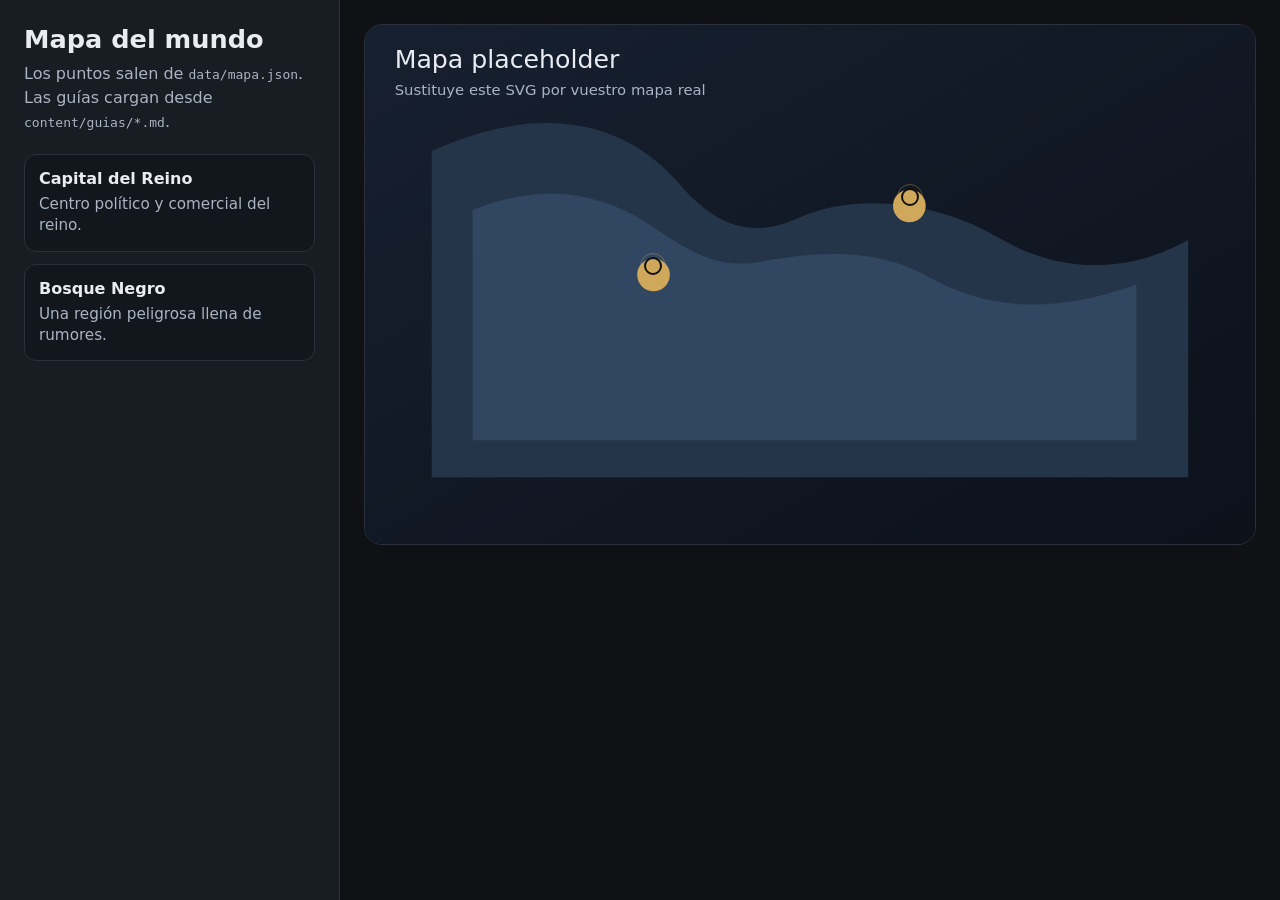
==== index.html @ 00243a58 "New" ====
<!DOCTYPE html>
<html lang="es">
<head>
  <meta charset="utf-8" />
  <meta name="viewport" content="width=device-width,initial-scale=1" />
  <title>Mapa y guías</title>
  <style>
    :root {
      --bg: #0f1115;
      --panel: #181c23;
      --text: #e9edf3;
      --muted: #aab4c3;
      --accent: #d0a85c;
      --border: #2a313d;
    }

    * { box-sizing: border-box; }

    body {
      margin: 0;
      font-family: system-ui, sans-serif;
      background: var(--bg);
      color: var(--text);
    }

    .layout {
      display: grid;
      grid-template-columns: 340px 1fr;
      min-height: 100vh;
    }

    .sidebar {
      border-right: 1px solid var(--border);
      background: var(--panel);
      padding: 24px;
    }

    .sidebar h1 {
      margin: 0 0 8px;
      font-size: 1.6rem;
    }

    .sidebar p {
      margin: 0 0 20px;
      color: var(--muted);
      line-height: 1.5;
    }

    .guide-list {
      display: grid;
      gap: 12px;
    }

    .guide-card {
      display: block;
      padding: 14px;
      border: 1px solid var(--border);
      border-radius: 12px;
      background: #12161d;
      color: inherit;
      text-decoration: none;
    }

    .guide-card:hover {
      border-color: var(--accent);
    }

    .guide-card strong {
      display: block;
      margin-bottom: 6px;
    }

    .guide-card span {
      color: var(--muted);
      font-size: 0.95rem;
      line-height: 1.4;
    }

    .stage {
      padding: 24px;
      overflow: auto;
    }

    .map-wrap {
      position: relative;
      max-width: 1200px;
      margin: 0 auto;
      border: 1px solid var(--border);
      border-radius: 18px;
      overflow: hidden;
      background: #0b0d11;
    }

    .map-wrap img {
      display: block;
      width: 100%;
      height: auto;
    }

    .marker {
      position: absolute;
      transform: translate(-50%, -100%);
      width: 18px;
      height: 18px;
      border: 2px solid #111;
      border-radius: 999px;
      background: var(--accent);
      cursor: pointer;
      text-decoration: none;
    }

    .marker::after {
      content: "";
      position: absolute;
      inset: -6px;
      border: 1px solid rgba(208,168,92,.35);
      border-radius: 999px;
    }

    .tooltip {
      position: absolute;
      left: 50%;
      bottom: calc(100% + 10px);
      transform: translateX(-50%);
      min-width: 180px;
      max-width: 240px;
      padding: 10px 12px;
      border-radius: 10px;
      background: rgba(18,22,29,.96);
      border: 1px solid var(--border);
      color: var(--text);
      opacity: 0;
      pointer-events: none;
      transition: opacity .15s ease;
    }

    .marker:hover .tooltip,
    .marker:focus .tooltip {
      opacity: 1;
    }

    .tooltip strong {
      display: block;
      margin-bottom: 4px;
      font-size: .95rem;
    }

    .tooltip span {
      color: var(--muted);
      font-size: .85rem;
      line-height: 1.35;
    }

    @media (max-width: 900px) {
      .layout { grid-template-columns: 1fr; }
      .sidebar {
        border-right: 0;
        border-bottom: 1px solid var(--border);
      }
    }
  </style>
</head>
<body>
  <main class="layout">
    <aside class="sidebar">
      <h1>Mapa del mundo</h1>
      <p>
        Los puntos salen de <code>data/mapa.json</code>.
        Las guías cargan desde <code>content/guias/*.md</code>.
      </p>
      <div id="guideList" class="guide-list"></div>
    </aside>

    <section class="stage">
      <div id="mapWrap" class="map-wrap"></div>
    </section>
  </main>

  <script>
    async function init() {
      const res = await fetch('./data/mapa.json');
      const data = await res.json();

      const mapWrap = document.getElementById('mapWrap');
      const guideList = document.getElementById('guideList');

      const img = document.createElement('img');
      img.src = data.image;
      img.alt = data.title || 'Mapa';
      mapWrap.appendChild(img);

      data.locations.forEach((location) => {
        const marker = document.createElement('a');
        marker.className = 'marker';
        marker.href = `./guia.html?slug=${encodeURIComponent(location.guideSlug)}`;
        marker.style.left = `${location.x}%`;
        marker.style.top = `${location.y}%`;
        marker.setAttribute('aria-label', location.name);

        const tooltip = document.createElement('div');
        tooltip.className = 'tooltip';
        tooltip.innerHTML = `
          <strong>${location.name}</strong>
          <span>${location.excerpt || ''}</span>
        `;

        marker.appendChild(tooltip);
        mapWrap.appendChild(marker);

        const card = document.createElement('a');
        card.className = 'guide-card';
        card.href = `./guia.html?slug=${encodeURIComponent(location.guideSlug)}`;
        card.innerHTML = `
          <strong>${location.name}</strong>
          <span>${location.excerpt || ''}</span>
        `;
        guideList.appendChild(card);
      });
    }

    init().catch((error) => {
      console.error(error);
      document.getElementById('mapWrap').innerHTML =
        '<p style="padding:24px">No se pudo cargar el mapa.</p>';
    });
  </script>
</body>
</html>
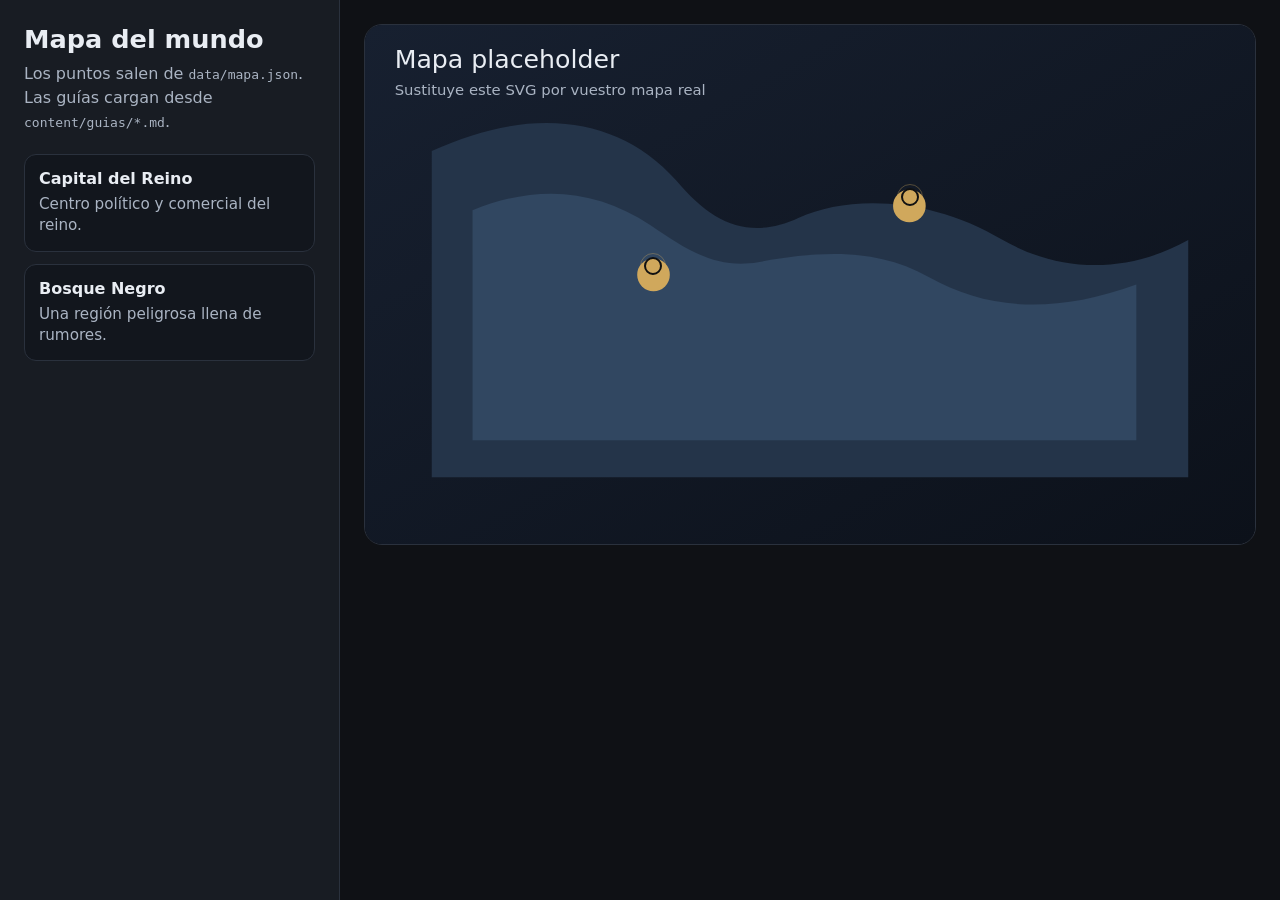
==== commit b591e4c6: "Update index.html" ====
--- a/index.html
+++ b/index.html
@@ -159,6 +159,18 @@
       }
     }
   </style>
+  <script src="https://identity.netlify.com/v1/netlify-identity-widget.js"></script>
+  <script>
+    if (window.netlifyIdentity) {
+      window.netlifyIdentity.on("init", function(user) {
+        if (!user) {
+          window.netlifyIdentity.on("login", function() {
+            document.location.href = "/admin/";
+          });
+        }
+      });
+    }
+  </script>
 </head>
 <body>
   <main class="layout">
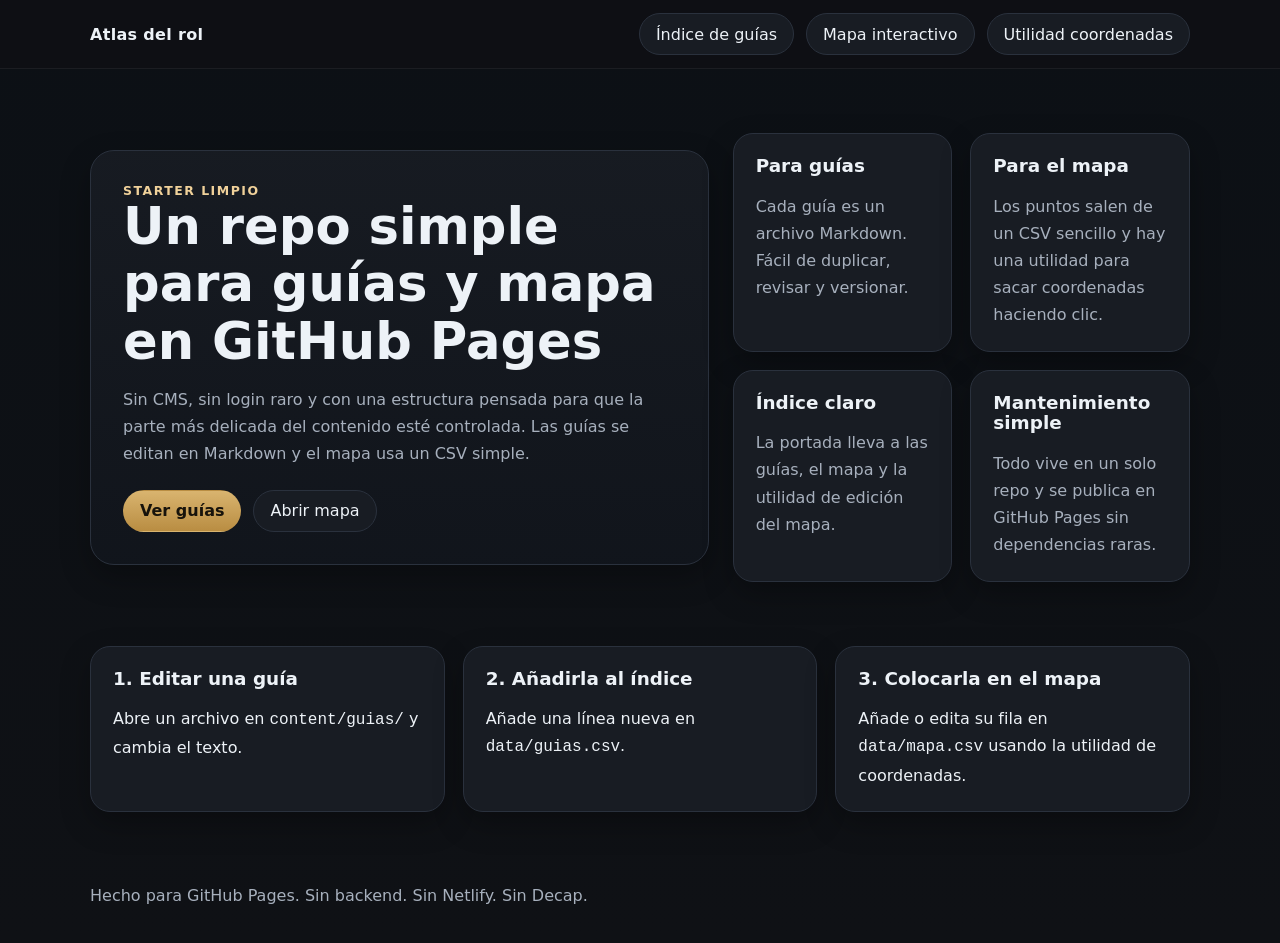
==== commit 0ca318a9: "New" ====
--- a/index.html
+++ b/index.html
@@ -2,239 +2,79 @@
 <html lang="es">
 <head>
   <meta charset="utf-8" />
-  <meta name="viewport" content="width=device-width,initial-scale=1" />
-  <title>Mapa y guías</title>
-  <style>
-    :root {
-      --bg: #0f1115;
-      --panel: #181c23;
-      --text: #e9edf3;
-      --muted: #aab4c3;
-      --accent: #d0a85c;
-      --border: #2a313d;
-    }
-
-    * { box-sizing: border-box; }
-
-    body {
-      margin: 0;
-      font-family: system-ui, sans-serif;
-      background: var(--bg);
-      color: var(--text);
-    }
-
-    .layout {
-      display: grid;
-      grid-template-columns: 340px 1fr;
-      min-height: 100vh;
-    }
-
-    .sidebar {
-      border-right: 1px solid var(--border);
-      background: var(--panel);
-      padding: 24px;
-    }
-
-    .sidebar h1 {
-      margin: 0 0 8px;
-      font-size: 1.6rem;
-    }
-
-    .sidebar p {
-      margin: 0 0 20px;
-      color: var(--muted);
-      line-height: 1.5;
-    }
-
-    .guide-list {
-      display: grid;
-      gap: 12px;
-    }
-
-    .guide-card {
-      display: block;
-      padding: 14px;
-      border: 1px solid var(--border);
-      border-radius: 12px;
-      background: #12161d;
-      color: inherit;
-      text-decoration: none;
-    }
-
-    .guide-card:hover {
-      border-color: var(--accent);
-    }
-
-    .guide-card strong {
-      display: block;
-      margin-bottom: 6px;
-    }
-
-    .guide-card span {
-      color: var(--muted);
-      font-size: 0.95rem;
-      line-height: 1.4;
-    }
-
-    .stage {
-      padding: 24px;
-      overflow: auto;
-    }
-
-    .map-wrap {
-      position: relative;
-      max-width: 1200px;
-      margin: 0 auto;
-      border: 1px solid var(--border);
-      border-radius: 18px;
-      overflow: hidden;
-      background: #0b0d11;
-    }
-
-    .map-wrap img {
-      display: block;
-      width: 100%;
-      height: auto;
-    }
-
-    .marker {
-      position: absolute;
-      transform: translate(-50%, -100%);
-      width: 18px;
-      height: 18px;
-      border: 2px solid #111;
-      border-radius: 999px;
-      background: var(--accent);
-      cursor: pointer;
-      text-decoration: none;
-    }
-
-    .marker::after {
-      content: "";
-      position: absolute;
-      inset: -6px;
-      border: 1px solid rgba(208,168,92,.35);
-      border-radius: 999px;
-    }
-
-    .tooltip {
-      position: absolute;
-      left: 50%;
-      bottom: calc(100% + 10px);
-      transform: translateX(-50%);
-      min-width: 180px;
-      max-width: 240px;
-      padding: 10px 12px;
-      border-radius: 10px;
-      background: rgba(18,22,29,.96);
-      border: 1px solid var(--border);
-      color: var(--text);
-      opacity: 0;
-      pointer-events: none;
-      transition: opacity .15s ease;
-    }
-
-    .marker:hover .tooltip,
-    .marker:focus .tooltip {
-      opacity: 1;
-    }
-
-    .tooltip strong {
-      display: block;
-      margin-bottom: 4px;
-      font-size: .95rem;
-    }
-
-    .tooltip span {
-      color: var(--muted);
-      font-size: .85rem;
-      line-height: 1.35;
-    }
-
-    @media (max-width: 900px) {
-      .layout { grid-template-columns: 1fr; }
-      .sidebar {
-        border-right: 0;
-        border-bottom: 1px solid var(--border);
-      }
-    }
-  </style>
-  <script src="https://identity.netlify.com/v1/netlify-identity-widget.js"></script>
-  <script>
-    if (window.netlifyIdentity) {
-      window.netlifyIdentity.on("init", function(user) {
-        if (!user) {
-          window.netlifyIdentity.on("login", function() {
-            document.location.href = "/admin/";
-          });
-        }
-      });
-    }
-  </script>
+  <meta name="viewport" content="width=device-width, initial-scale=1" />
+  <title>Atlas del rol</title>
+  <link rel="stylesheet" href="./assets/styles.css" />
 </head>
 <body>
-  <main class="layout">
-    <aside class="sidebar">
-      <h1>Mapa del mundo</h1>
-      <p>
-        Los puntos salen de <code>data/mapa.json</code>.
-        Las guías cargan desde <code>content/guias/*.md</code>.
-      </p>
-      <div id="guideList" class="guide-list"></div>
-    </aside>
+  <header class="topbar">
+    <div class="container inner">
+      <a class="brand" href="./index.html">Atlas del rol</a>
+      <nav class="nav">
+        <a href="./guias.html">Índice de guías</a>
+        <a href="./mapa.html">Mapa interactivo</a>
+        <a href="./utilidades/coordenadas.html">Utilidad coordenadas</a>
+      </nav>
+    </div>
+  </header>
 
-    <section class="stage">
-      <div id="mapWrap" class="map-wrap"></div>
+  <main>
+    <section class="hero">
+      <div class="container hero-grid">
+        <div class="hero-panel">
+          <div class="eyebrow">Starter limpio</div>
+          <h1>Un repo simple para guías y mapa en GitHub Pages</h1>
+          <p class="muted">
+            Sin CMS, sin login raro y con una estructura pensada para que la parte más delicada
+            del contenido esté controlada. Las guías se editan en Markdown y el mapa usa un CSV simple.
+          </p>
+          <div class="actions">
+            <a class="button button-primary" href="./guias.html">Ver guías</a>
+            <a class="button" href="./mapa.html">Abrir mapa</a>
+          </div>
+        </div>
+
+        <div class="cards">
+          <article class="card">
+            <h3>Para guías</h3>
+            <p class="muted">Cada guía es un archivo Markdown. Fácil de duplicar, revisar y versionar.</p>
+          </article>
+          <article class="card">
+            <h3>Para el mapa</h3>
+            <p class="muted">Los puntos salen de un CSV sencillo y hay una utilidad para sacar coordenadas haciendo clic.</p>
+          </article>
+          <article class="card">
+            <h3>Índice claro</h3>
+            <p class="muted">La portada lleva a las guías, el mapa y la utilidad de edición del mapa.</p>
+          </article>
+          <article class="card">
+            <h3>Mantenimiento simple</h3>
+            <p class="muted">Todo vive en un solo repo y se publica en GitHub Pages sin dependencias raras.</p>
+          </article>
+        </div>
+      </div>
+    </section>
+
+    <section class="page-section">
+      <div class="container grid-3">
+        <article class="card">
+          <h3>1. Editar una guía</h3>
+          <p>Abre un archivo en <code>content/guias/</code> y cambia el texto.</p>
+        </article>
+        <article class="card">
+          <h3>2. Añadirla al índice</h3>
+          <p>Añade una línea nueva en <code>data/guias.csv</code>.</p>
+        </article>
+        <article class="card">
+          <h3>3. Colocarla en el mapa</h3>
+          <p>Añade o edita su fila en <code>data/mapa.csv</code> usando la utilidad de coordenadas.</p>
+        </article>
+      </div>
     </section>
   </main>
 
-  <script>
-    async function init() {
-      const res = await fetch('./data/mapa.json');
-      const data = await res.json();
-
-      const mapWrap = document.getElementById('mapWrap');
-      const guideList = document.getElementById('guideList');
-
-      const img = document.createElement('img');
-      img.src = data.image;
-      img.alt = data.title || 'Mapa';
-      mapWrap.appendChild(img);
-
-      data.locations.forEach((location) => {
-        const marker = document.createElement('a');
-        marker.className = 'marker';
-        marker.href = `./guia.html?slug=${encodeURIComponent(location.guideSlug)}`;
-        marker.style.left = `${location.x}%`;
-        marker.style.top = `${location.y}%`;
-        marker.setAttribute('aria-label', location.name);
-
-        const tooltip = document.createElement('div');
-        tooltip.className = 'tooltip';
-        tooltip.innerHTML = `
-          <strong>${location.name}</strong>
-          <span>${location.excerpt || ''}</span>
-        `;
-
-        marker.appendChild(tooltip);
-        mapWrap.appendChild(marker);
-
-        const card = document.createElement('a');
-        card.className = 'guide-card';
-        card.href = `./guia.html?slug=${encodeURIComponent(location.guideSlug)}`;
-        card.innerHTML = `
-          <strong>${location.name}</strong>
-          <span>${location.excerpt || ''}</span>
-        `;
-        guideList.appendChild(card);
-      });
-    }
-
-    init().catch((error) => {
-      console.error(error);
-      document.getElementById('mapWrap').innerHTML =
-        '<p style="padding:24px">No se pudo cargar el mapa.</p>';
-    });
-  </script>
+  <footer>
+    <div class="container">Hecho para GitHub Pages. Sin backend. Sin Netlify. Sin Decap.</div>
+  </footer>
 </body>
 </html>
--- a/assets/styles.css
+++ b/assets/styles.css
@@ -0,0 +1,378 @@
+:root {
+  --bg: #0f1115;
+  --panel: #181c23;
+  --panel-2: #11151c;
+  --text: #edf2f7;
+  --muted: #a7b0bd;
+  --accent: #d5ab63;
+  --accent-2: #f0d19a;
+  --border: #2a313d;
+  --shadow: 0 12px 30px rgba(0,0,0,.28);
+}
+
+* { box-sizing: border-box; }
+html { scroll-behavior: smooth; }
+body {
+  margin: 0;
+  font-family: Inter, system-ui, -apple-system, BlinkMacSystemFont, "Segoe UI", sans-serif;
+  background: linear-gradient(180deg, #0c1015 0%, #0f1115 100%);
+  color: var(--text);
+}
+
+a { color: inherit; }
+code, pre, textarea {
+  font-family: ui-monospace, SFMono-Regular, Menlo, Consolas, monospace;
+}
+
+.container {
+  width: min(1100px, calc(100% - 32px));
+  margin-inline: auto;
+}
+
+.topbar {
+  position: sticky;
+  top: 0;
+  z-index: 20;
+  backdrop-filter: blur(10px);
+  background: rgba(15,17,21,.82);
+  border-bottom: 1px solid rgba(255,255,255,.06);
+}
+
+.topbar .inner {
+  display: flex;
+  align-items: center;
+  justify-content: space-between;
+  gap: 16px;
+  min-height: 68px;
+}
+
+.brand {
+  font-weight: 800;
+  text-decoration: none;
+  letter-spacing: .02em;
+}
+
+.nav {
+  display: flex;
+  gap: 12px;
+  flex-wrap: wrap;
+}
+
+.nav a, .button, button {
+  display: inline-flex;
+  align-items: center;
+  justify-content: center;
+  gap: 8px;
+  min-height: 42px;
+  padding: 0 16px;
+  border: 1px solid var(--border);
+  border-radius: 999px;
+  background: var(--panel);
+  color: var(--text);
+  text-decoration: none;
+  cursor: pointer;
+}
+
+.nav a:hover, .button:hover, button:hover {
+  border-color: var(--accent);
+}
+
+.hero {
+  padding: 64px 0 36px;
+}
+
+.hero-grid {
+  display: grid;
+  gap: 24px;
+  grid-template-columns: 1.15fr .85fr;
+  align-items: center;
+}
+
+.hero-panel {
+  padding: 32px;
+  border: 1px solid var(--border);
+  border-radius: 24px;
+  background: linear-gradient(180deg, rgba(24,28,35,.9), rgba(17,21,28,.95));
+  box-shadow: var(--shadow);
+}
+
+.eyebrow {
+  color: var(--accent-2);
+  text-transform: uppercase;
+  letter-spacing: .12em;
+  font-size: .78rem;
+  font-weight: 700;
+}
+
+h1, h2, h3 {
+  margin: 0 0 14px;
+  line-height: 1.12;
+}
+
+h1 { font-size: clamp(2rem, 4vw, 3.4rem); }
+h2 { font-size: clamp(1.5rem, 3vw, 2.2rem); }
+h3 { font-size: 1.15rem; }
+
+p, li {
+  color: var(--text);
+  line-height: 1.7;
+}
+
+.muted { color: var(--muted); }
+
+.actions {
+  display: flex;
+  gap: 12px;
+  flex-wrap: wrap;
+  margin-top: 22px;
+}
+
+.button-primary {
+  background: linear-gradient(180deg, #d9b46f, #b98d42);
+  color: #17130b;
+  border-color: transparent;
+  font-weight: 700;
+}
+
+.cards {
+  display: grid;
+  gap: 18px;
+  grid-template-columns: repeat(2, minmax(0, 1fr));
+}
+
+.card {
+  border: 1px solid var(--border);
+  background: var(--panel);
+  border-radius: 20px;
+  padding: 22px;
+  box-shadow: var(--shadow);
+}
+
+.card p:last-child { margin-bottom: 0; }
+
+.grid-3 {
+  display: grid;
+  gap: 18px;
+  grid-template-columns: repeat(3, minmax(0, 1fr));
+}
+
+.page-section {
+  padding: 28px 0 50px;
+}
+
+.list-grid {
+  display: grid;
+  gap: 16px;
+  grid-template-columns: repeat(auto-fit, minmax(240px, 1fr));
+}
+
+.guide-card {
+  display: block;
+  padding: 18px;
+  border: 1px solid var(--border);
+  border-radius: 18px;
+  background: var(--panel);
+  text-decoration: none;
+}
+
+.guide-card:hover {
+  transform: translateY(-1px);
+  border-color: var(--accent);
+}
+
+.guide-card strong {
+  display: block;
+  margin-bottom: 8px;
+  font-size: 1.05rem;
+}
+
+.toolbar {
+  display: flex;
+  flex-wrap: wrap;
+  gap: 12px;
+  align-items: center;
+  margin-bottom: 18px;
+}
+
+.input, select, textarea {
+  width: 100%;
+  min-height: 46px;
+  padding: 12px 14px;
+  background: var(--panel);
+  color: var(--text);
+  border: 1px solid var(--border);
+  border-radius: 14px;
+}
+
+.toolbar .field {
+  flex: 1 1 240px;
+}
+
+.map-shell {
+  border: 1px solid var(--border);
+  background: var(--panel);
+  border-radius: 24px;
+  box-shadow: var(--shadow);
+  overflow: hidden;
+}
+
+.map-head {
+  padding: 18px 20px;
+  border-bottom: 1px solid var(--border);
+}
+
+.map-wrap {
+  position: relative;
+  background: #0a0c10;
+}
+
+.map-wrap img {
+  display: block;
+  width: 100%;
+  height: auto;
+}
+
+.marker {
+  position: absolute;
+  transform: translate(-50%, -100%);
+  width: 18px;
+  height: 18px;
+  border: 2px solid #0f1115;
+  border-radius: 999px;
+  background: var(--accent);
+  box-shadow: 0 0 0 6px rgba(213,171,99,.18);
+  text-decoration: none;
+}
+
+.marker:hover,
+.marker:focus-visible {
+  outline: none;
+  box-shadow: 0 0 0 8px rgba(213,171,99,.26);
+}
+
+.marker .tooltip {
+  position: absolute;
+  left: 50%;
+  bottom: calc(100% + 12px);
+  transform: translateX(-50%);
+  min-width: 200px;
+  max-width: 260px;
+  padding: 11px 12px;
+  border-radius: 12px;
+  border: 1px solid var(--border);
+  background: rgba(17,21,28,.97);
+  opacity: 0;
+  pointer-events: none;
+  transition: opacity .14s ease;
+}
+
+.marker:hover .tooltip,
+.marker:focus-visible .tooltip {
+  opacity: 1;
+}
+
+.tooltip strong {
+  display: block;
+  margin-bottom: 5px;
+}
+
+.tooltip span {
+  color: var(--muted);
+  font-size: .92rem;
+  line-height: 1.45;
+}
+
+.back-link {
+  display: inline-flex;
+  margin: 26px 0 18px;
+  color: var(--accent-2);
+  text-decoration: none;
+}
+
+.article {
+  padding: 28px;
+  border-radius: 24px;
+  border: 1px solid var(--border);
+  background: linear-gradient(180deg, rgba(24,28,35,.95), rgba(17,21,28,.95));
+  box-shadow: var(--shadow);
+}
+
+.article img { max-width: 100%; height: auto; border-radius: 16px; }
+.article pre {
+  overflow: auto;
+  padding: 16px;
+  border-radius: 16px;
+  background: #0d1015;
+  border: 1px solid var(--border);
+}
+.article blockquote {
+  margin: 1rem 0;
+  padding: .75rem 1rem;
+  border-left: 3px solid var(--accent);
+  background: rgba(255,255,255,.03);
+}
+
+.helper-grid {
+  display: grid;
+  gap: 18px;
+  grid-template-columns: 1.2fr .8fr;
+}
+
+.panel {
+  padding: 20px;
+  border-radius: 20px;
+  border: 1px solid var(--border);
+  background: var(--panel);
+  box-shadow: var(--shadow);
+}
+
+.click-map {
+  position: relative;
+  overflow: hidden;
+  border-radius: 20px;
+  border: 1px solid var(--border);
+}
+
+.click-map img {
+  display: block;
+  width: 100%;
+  height: auto;
+  cursor: crosshair;
+}
+
+.crosshair {
+  position: absolute;
+  width: 20px;
+  height: 20px;
+  border: 2px solid #fff;
+  border-radius: 999px;
+  transform: translate(-50%, -50%);
+  pointer-events: none;
+  box-shadow: 0 0 0 9999px rgba(0,0,0,0);
+}
+
+.table-like {
+  display: grid;
+  gap: 10px;
+}
+
+.table-row {
+  padding: 12px 14px;
+  border: 1px solid var(--border);
+  border-radius: 14px;
+  background: var(--panel-2);
+}
+
+footer {
+  padding: 24px 0 40px;
+  color: var(--muted);
+}
+
+@media (max-width: 900px) {
+  .hero-grid,
+  .helper-grid,
+  .grid-3,
+  .cards {
+    grid-template-columns: 1fr;
+  }
+}
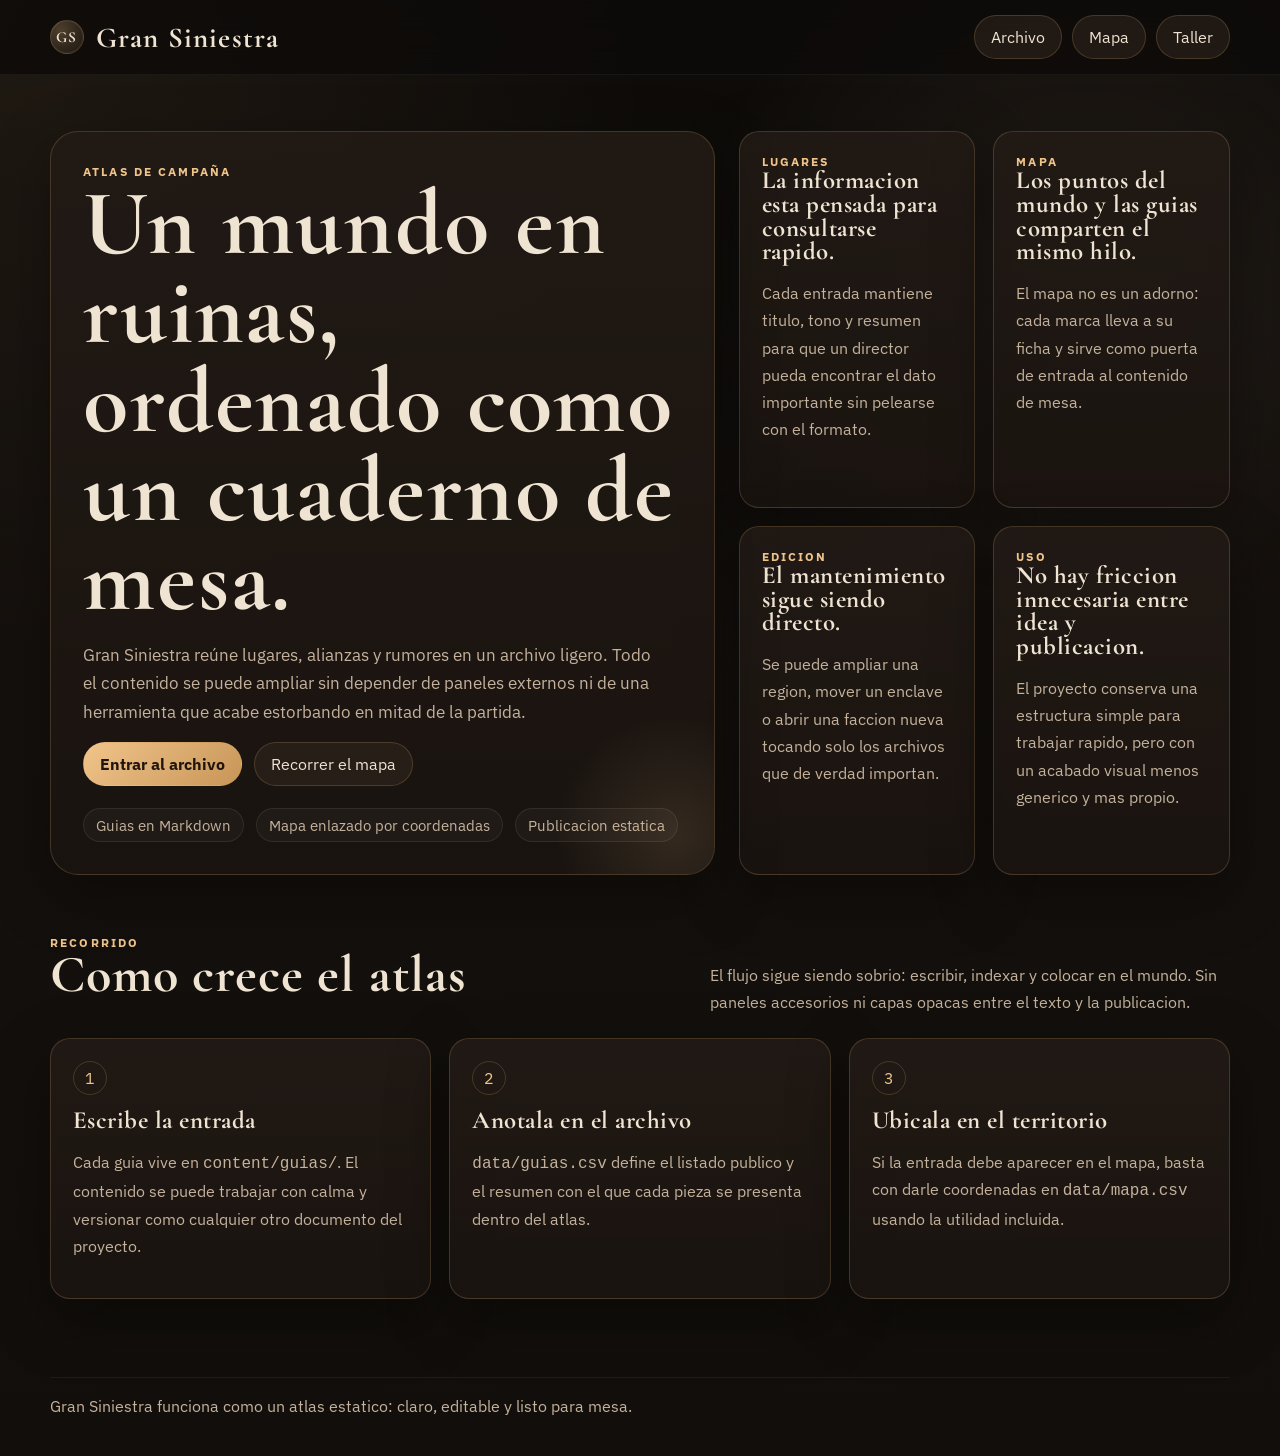
==== commit b49344ec: "Refactor?" ====
--- a/index.html
+++ b/index.html
@@ -3,17 +3,24 @@
 <head>
   <meta charset="utf-8" />
   <meta name="viewport" content="width=device-width, initial-scale=1" />
-  <title>Atlas del rol</title>
+  <title>Gran Siniestra | Atlas de campaña</title>
+  <meta
+    name="description"
+    content="Archivo de localizaciones, facciones y rutas de la campaña Gran Siniestra."
+  />
   <link rel="stylesheet" href="./assets/styles.css" />
 </head>
 <body>
   <header class="topbar">
     <div class="container inner">
-      <a class="brand" href="./index.html">Atlas del rol</a>
+      <a class="brand" href="./index.html">
+        <span class="brand-mark">GS</span>
+        <span>Gran Siniestra</span>
+      </a>
       <nav class="nav">
-        <a href="./guias.html">Índice de guías</a>
-        <a href="./mapa.html">Mapa interactivo</a>
-        <a href="./utilidades/coordenadas.html">Utilidad coordenadas</a>
+        <a href="./guias.html">Archivo</a>
+        <a href="./mapa.html">Mapa</a>
+        <a href="./utilidades/coordenadas.html">Taller</a>
       </nav>
     </div>
   </header>
@@ -22,59 +29,106 @@
     <section class="hero">
       <div class="container hero-grid">
         <div class="hero-panel">
-          <div class="eyebrow">Starter limpio</div>
-          <h1>Un repo simple para guías y mapa en GitHub Pages</h1>
-          <p class="muted">
-            Sin CMS, sin login raro y con una estructura pensada para que la parte más delicada
-            del contenido esté controlada. Las guías se editan en Markdown y el mapa usa un CSV simple.
+          <div class="eyebrow">Atlas de campaña</div>
+          <h1>Un mundo en ruinas, ordenado como un cuaderno de mesa.</h1>
+          <p class="lede muted">
+            Gran Siniestra reúne lugares, alianzas y rumores en un archivo ligero. Todo el
+            contenido se puede ampliar sin depender de paneles externos ni de una herramienta
+            que acabe estorbando en mitad de la partida.
           </p>
           <div class="actions">
-            <a class="button button-primary" href="./guias.html">Ver guías</a>
-            <a class="button" href="./mapa.html">Abrir mapa</a>
+            <a class="button button-primary" href="./guias.html">Entrar al archivo</a>
+            <a class="button" href="./mapa.html">Recorrer el mapa</a>
+          </div>
+          <div class="hero-meta">
+            <span>Guias en Markdown</span>
+            <span>Mapa enlazado por coordenadas</span>
+            <span>Publicacion estatica</span>
           </div>
         </div>
 
         <div class="cards">
           <article class="card">
-            <h3>Para guías</h3>
-            <p class="muted">Cada guía es un archivo Markdown. Fácil de duplicar, revisar y versionar.</p>
+            <div class="section-tag">Lugares</div>
+            <h3>La informacion esta pensada para consultarse rapido.</h3>
+            <p class="muted">
+              Cada entrada mantiene titulo, tono y resumen para que un director pueda encontrar
+              el dato importante sin pelearse con el formato.
+            </p>
           </article>
           <article class="card">
-            <h3>Para el mapa</h3>
-            <p class="muted">Los puntos salen de un CSV sencillo y hay una utilidad para sacar coordenadas haciendo clic.</p>
+            <div class="section-tag">Mapa</div>
+            <h3>Los puntos del mundo y las guias comparten el mismo hilo.</h3>
+            <p class="muted">
+              El mapa no es un adorno: cada marca lleva a su ficha y sirve como puerta de entrada
+              al contenido de mesa.
+            </p>
           </article>
           <article class="card">
-            <h3>Índice claro</h3>
-            <p class="muted">La portada lleva a las guías, el mapa y la utilidad de edición del mapa.</p>
+            <div class="section-tag">Edicion</div>
+            <h3>El mantenimiento sigue siendo directo.</h3>
+            <p class="muted">
+              Se puede ampliar una region, mover un enclave o abrir una faccion nueva tocando solo
+              los archivos que de verdad importan.
+            </p>
           </article>
           <article class="card">
-            <h3>Mantenimiento simple</h3>
-            <p class="muted">Todo vive en un solo repo y se publica en GitHub Pages sin dependencias raras.</p>
+            <div class="section-tag">Uso</div>
+            <h3>No hay friccion innecesaria entre idea y publicacion.</h3>
+            <p class="muted">
+              El proyecto conserva una estructura simple para trabajar rapido, pero con un acabado
+              visual menos generico y mas propio.
+            </p>
           </article>
         </div>
       </div>
     </section>
 
     <section class="page-section">
-      <div class="container grid-3">
-        <article class="card">
-          <h3>1. Editar una guía</h3>
-          <p>Abre un archivo en <code>content/guias/</code> y cambia el texto.</p>
-        </article>
-        <article class="card">
-          <h3>2. Añadirla al índice</h3>
-          <p>Añade una línea nueva en <code>data/guias.csv</code>.</p>
-        </article>
-        <article class="card">
-          <h3>3. Colocarla en el mapa</h3>
-          <p>Añade o edita su fila en <code>data/mapa.csv</code> usando la utilidad de coordenadas.</p>
-        </article>
+      <div class="container">
+        <div class="section-head">
+          <div>
+            <div class="section-tag">Recorrido</div>
+            <h2>Como crece el atlas</h2>
+          </div>
+          <p class="muted">
+            El flujo sigue siendo sobrio: escribir, indexar y colocar en el mundo. Sin paneles
+            accesorios ni capas opacas entre el texto y la publicacion.
+          </p>
+        </div>
+
+        <div class="grid-3">
+          <article class="card">
+            <div class="card-number">1</div>
+            <h3>Escribe la entrada</h3>
+            <p class="muted">
+              Cada guia vive en <code>content/guias/</code>. El contenido se puede trabajar con
+              calma y versionar como cualquier otro documento del proyecto.
+            </p>
+          </article>
+          <article class="card">
+            <div class="card-number">2</div>
+            <h3>Anotala en el archivo</h3>
+            <p class="muted">
+              <code>data/guias.csv</code> define el listado publico y el resumen con el que cada
+              pieza se presenta dentro del atlas.
+            </p>
+          </article>
+          <article class="card">
+            <div class="card-number">3</div>
+            <h3>Ubicala en el territorio</h3>
+            <p class="muted">
+              Si la entrada debe aparecer en el mapa, basta con darle coordenadas en
+              <code>data/mapa.csv</code> usando la utilidad incluida.
+            </p>
+          </article>
+        </div>
       </div>
     </section>
   </main>
 
   <footer>
-    <div class="container">Hecho para GitHub Pages. Sin backend. Sin Netlify. Sin Decap.</div>
+    <div class="container">Gran Siniestra funciona como un atlas estatico: claro, editable y listo para mesa.</div>
   </footer>
 </body>
 </html>
--- a/assets/styles.css
+++ b/assets/styles.css
@@ -1,41 +1,82 @@
+@import url('https://fonts.googleapis.com/css2?family=Cormorant+Garamond:wght@500;600;700&family=IBM+Plex+Sans:wght@400;500;600;700&display=swap');
+
 :root {
-  --bg: #0f1115;
-  --panel: #181c23;
-  --panel-2: #11151c;
-  --text: #edf2f7;
-  --muted: #a7b0bd;
-  --accent: #d5ab63;
-  --accent-2: #f0d19a;
-  --border: #2a313d;
-  --shadow: 0 12px 30px rgba(0,0,0,.28);
-}
-
-* { box-sizing: border-box; }
-html { scroll-behavior: smooth; }
+  --bg: #120f0d;
+  --bg-soft: #1a1511;
+  --panel: rgba(34, 26, 21, 0.9);
+  --panel-strong: rgba(26, 20, 16, 0.96);
+  --panel-light: rgba(58, 45, 36, 0.44);
+  --text: #efe3d2;
+  --muted: #c4b29c;
+  --accent: #d6a96e;
+  --accent-strong: #f0c48a;
+  --border: rgba(214, 169, 110, 0.22);
+  --shadow: 0 20px 60px rgba(0, 0, 0, 0.35);
+  --radius-xl: 28px;
+  --radius-lg: 20px;
+  --radius-md: 14px;
+  --container: min(1180px, calc(100% - 32px));
+}
+
+* {
+  box-sizing: border-box;
+}
+
+html {
+  scroll-behavior: smooth;
+}
+
 body {
   margin: 0;
-  font-family: Inter, system-ui, -apple-system, BlinkMacSystemFont, "Segoe UI", sans-serif;
-  background: linear-gradient(180deg, #0c1015 0%, #0f1115 100%);
   color: var(--text);
-}
-
-a { color: inherit; }
-code, pre, textarea {
+  font-family: "IBM Plex Sans", system-ui, sans-serif;
+  background:
+    radial-gradient(circle at top left, rgba(214, 169, 110, 0.09), transparent 34%),
+    radial-gradient(circle at 85% 18%, rgba(255, 219, 174, 0.08), transparent 24%),
+    linear-gradient(180deg, #0d0b09 0%, #14100d 45%, #110e0b 100%);
+  min-height: 100vh;
+}
+
+body::before {
+  content: "";
+  position: fixed;
+  inset: 0;
+  pointer-events: none;
+  background-image:
+    linear-gradient(rgba(255, 255, 255, 0.018) 1px, transparent 1px),
+    linear-gradient(90deg, rgba(255, 255, 255, 0.018) 1px, transparent 1px);
+  background-size: 28px 28px;
+  mask-image: radial-gradient(circle at center, black 48%, transparent 92%);
+  opacity: 0.22;
+}
+
+a {
+  color: inherit;
+}
+
+img {
+  max-width: 100%;
+}
+
+code,
+pre,
+textarea,
+input {
   font-family: ui-monospace, SFMono-Regular, Menlo, Consolas, monospace;
 }
 
 .container {
-  width: min(1100px, calc(100% - 32px));
+  width: var(--container);
   margin-inline: auto;
 }
 
 .topbar {
   position: sticky;
   top: 0;
-  z-index: 20;
-  backdrop-filter: blur(10px);
-  background: rgba(15,17,21,.82);
-  border-bottom: 1px solid rgba(255,255,255,.06);
+  z-index: 30;
+  background: rgba(13, 11, 9, 0.8);
+  backdrop-filter: blur(16px);
+  border-bottom: 1px solid rgba(255, 255, 255, 0.05);
 }
 
 .topbar .inner {
@@ -43,193 +84,414 @@
   align-items: center;
   justify-content: space-between;
   gap: 16px;
-  min-height: 68px;
+  min-height: 74px;
 }
 
 .brand {
-  font-weight: 800;
+  display: inline-flex;
+  align-items: center;
+  gap: 12px;
   text-decoration: none;
-  letter-spacing: .02em;
+  font-family: "Cormorant Garamond", Georgia, serif;
+  font-size: 1.8rem;
+  font-weight: 700;
+  letter-spacing: 0.04em;
+}
+
+.brand-mark {
+  width: 34px;
+  height: 34px;
+  border: 1px solid var(--border);
+  border-radius: 50%;
+  display: inline-grid;
+  place-items: center;
+  background: radial-gradient(circle at 30% 30%, rgba(240, 196, 138, 0.28), rgba(214, 169, 110, 0.06));
+  box-shadow: inset 0 0 0 1px rgba(255, 255, 255, 0.04);
+  font-size: 0.95rem;
 }
 
 .nav {
   display: flex;
-  gap: 12px;
   flex-wrap: wrap;
-}
-
-.nav a, .button, button {
+  gap: 10px;
+}
+
+.nav a,
+.button,
+button {
   display: inline-flex;
   align-items: center;
   justify-content: center;
-  gap: 8px;
-  min-height: 42px;
+  min-height: 44px;
   padding: 0 16px;
+  border-radius: 999px;
   border: 1px solid var(--border);
-  border-radius: 999px;
-  background: var(--panel);
+  background: rgba(52, 40, 31, 0.5);
   color: var(--text);
   text-decoration: none;
+  transition: transform 0.18s ease, border-color 0.18s ease, background 0.18s ease;
   cursor: pointer;
 }
 
-.nav a:hover, .button:hover, button:hover {
-  border-color: var(--accent);
+.nav a:hover,
+.button:hover,
+button:hover,
+.nav a:focus-visible,
+.button:focus-visible,
+button:focus-visible,
+.guide-card:hover,
+.guide-card:focus-visible,
+.marker:hover,
+.marker:focus-visible {
+  transform: translateY(-1px);
+  border-color: rgba(240, 196, 138, 0.62);
+  background: rgba(76, 57, 42, 0.72);
+  outline: none;
+}
+
+.button-primary {
+  background: linear-gradient(135deg, #f0c48a 0%, #c89558 100%);
+  color: #20160f;
+  border-color: transparent;
+  font-weight: 700;
 }
 
 .hero {
-  padding: 64px 0 36px;
+  padding: 56px 0 34px;
 }
 
 .hero-grid {
   display: grid;
+  grid-template-columns: minmax(0, 1.15fr) minmax(320px, 0.85fr);
   gap: 24px;
-  grid-template-columns: 1.15fr .85fr;
-  align-items: center;
+  align-items: stretch;
+}
+
+.hero-panel,
+.card,
+.panel,
+.article,
+.map-shell,
+.guide-card,
+.detail-panel {
+  background: linear-gradient(180deg, var(--panel), var(--panel-strong));
+  border: 1px solid var(--border);
+  box-shadow: var(--shadow);
 }
 
 .hero-panel {
+  border-radius: var(--radius-xl);
   padding: 32px;
-  border: 1px solid var(--border);
-  border-radius: 24px;
-  background: linear-gradient(180deg, rgba(24,28,35,.9), rgba(17,21,28,.95));
-  box-shadow: var(--shadow);
-}
-
-.eyebrow {
-  color: var(--accent-2);
+  position: relative;
+  overflow: hidden;
+}
+
+.hero-panel::after {
+  content: "";
+  position: absolute;
+  inset: auto -80px -80px auto;
+  width: 240px;
+  height: 240px;
+  border-radius: 50%;
+  background: radial-gradient(circle, rgba(240, 196, 138, 0.12), transparent 70%);
+}
+
+.eyebrow,
+.section-tag {
+  color: var(--accent-strong);
   text-transform: uppercase;
-  letter-spacing: .12em;
-  font-size: .78rem;
+  letter-spacing: 0.18em;
+  font-size: 0.74rem;
   font-weight: 700;
 }
 
-h1, h2, h3 {
-  margin: 0 0 14px;
-  line-height: 1.12;
-}
-
-h1 { font-size: clamp(2rem, 4vw, 3.4rem); }
-h2 { font-size: clamp(1.5rem, 3vw, 2.2rem); }
-h3 { font-size: 1.15rem; }
-
-p, li {
+h1,
+h2,
+h3 {
+  font-family: "Cormorant Garamond", Georgia, serif;
+  line-height: 0.96;
+  margin: 0 0 16px;
+  letter-spacing: 0.02em;
+}
+
+h1 {
+  font-size: clamp(3rem, 8vw, 5.8rem);
+}
+
+h2 {
+  font-size: clamp(2rem, 4.5vw, 3.25rem);
+}
+
+h3 {
+  font-size: 1.55rem;
+}
+
+p,
+li {
+  line-height: 1.7;
   color: var(--text);
-  line-height: 1.7;
-}
-
-.muted { color: var(--muted); }
-
-.actions {
-  display: flex;
-  gap: 12px;
-  flex-wrap: wrap;
-  margin-top: 22px;
-}
-
-.button-primary {
-  background: linear-gradient(180deg, #d9b46f, #b98d42);
-  color: #17130b;
-  border-color: transparent;
-  font-weight: 700;
-}
-
-.cards {
-  display: grid;
-  gap: 18px;
-  grid-template-columns: repeat(2, minmax(0, 1fr));
-}
-
-.card {
-  border: 1px solid var(--border);
-  background: var(--panel);
-  border-radius: 20px;
-  padding: 22px;
-  box-shadow: var(--shadow);
-}
-
-.card p:last-child { margin-bottom: 0; }
-
-.grid-3 {
-  display: grid;
-  gap: 18px;
-  grid-template-columns: repeat(3, minmax(0, 1fr));
-}
-
-.page-section {
-  padding: 28px 0 50px;
-}
-
-.list-grid {
-  display: grid;
-  gap: 16px;
-  grid-template-columns: repeat(auto-fit, minmax(240px, 1fr));
-}
-
-.guide-card {
-  display: block;
-  padding: 18px;
-  border: 1px solid var(--border);
-  border-radius: 18px;
-  background: var(--panel);
-  text-decoration: none;
-}
-
-.guide-card:hover {
-  transform: translateY(-1px);
-  border-color: var(--accent);
-}
-
-.guide-card strong {
-  display: block;
-  margin-bottom: 8px;
-  font-size: 1.05rem;
-}
-
+}
+
+.muted {
+  color: var(--muted);
+}
+
+.lede {
+  max-width: 58ch;
+  font-size: 1.04rem;
+}
+
+.actions,
+.hero-meta,
 .toolbar {
   display: flex;
   flex-wrap: wrap;
   gap: 12px;
-  align-items: center;
-  margin-bottom: 18px;
-}
-
-.input, select, textarea {
+}
+
+.hero-meta {
+  margin-top: 22px;
+}
+
+.hero-meta span,
+.chip {
+  display: inline-flex;
+  align-items: center;
+  min-height: 34px;
+  padding: 0 12px;
+  border-radius: 999px;
+  border: 1px solid rgba(255, 255, 255, 0.08);
+  background: rgba(255, 255, 255, 0.03);
+  color: var(--muted);
+  font-size: 0.93rem;
+}
+
+.cards,
+.grid-3,
+.list-grid,
+.split-layout,
+.helper-grid {
+  display: grid;
+  gap: 18px;
+}
+
+.cards {
+  grid-template-columns: repeat(2, minmax(0, 1fr));
+}
+
+.card {
+  border-radius: var(--radius-lg);
+  padding: 22px;
+}
+
+.card-number {
+  display: inline-flex;
+  width: 34px;
+  height: 34px;
+  align-items: center;
+  justify-content: center;
+  border-radius: 50%;
+  border: 1px solid var(--border);
+  color: var(--accent-strong);
+  margin-bottom: 14px;
+}
+
+.grid-3 {
+  grid-template-columns: repeat(3, minmax(0, 1fr));
+}
+
+.page-section {
+  padding: 26px 0 54px;
+}
+
+.section-head {
+  display: flex;
+  justify-content: space-between;
+  align-items: end;
+  gap: 16px;
+  margin-bottom: 22px;
+}
+
+.section-head p {
+  max-width: 52ch;
+  margin: 0;
+}
+
+.list-grid {
+  grid-template-columns: repeat(auto-fit, minmax(250px, 1fr));
+}
+
+.guide-card {
+  display: flex;
+  flex-direction: column;
+  gap: 10px;
+  padding: 20px;
+  border-radius: var(--radius-lg);
+  text-decoration: none;
+  min-height: 220px;
+  transition: transform 0.18s ease, border-color 0.18s ease, background 0.18s ease;
+}
+
+.guide-card strong {
+  font-family: "Cormorant Garamond", Georgia, serif;
+  font-size: 1.65rem;
+  font-weight: 600;
+}
+
+.guide-card p {
+  margin: 0;
+}
+
+.toolbar {
+  align-items: stretch;
+  margin: 0 0 22px;
+}
+
+.toolbar .field {
+  flex: 1 1 260px;
+}
+
+.toolbar-note {
+  align-self: center;
+}
+
+.input,
+select,
+textarea {
   width: 100%;
-  min-height: 46px;
+  min-height: 48px;
   padding: 12px 14px;
-  background: var(--panel);
+  border-radius: var(--radius-md);
+  border: 1px solid var(--border);
+  background: rgba(27, 21, 17, 0.92);
   color: var(--text);
-  border: 1px solid var(--border);
-  border-radius: 14px;
-}
-
-.toolbar .field {
-  flex: 1 1 240px;
+}
+
+.input::placeholder,
+textarea::placeholder {
+  color: #a8947e;
+}
+
+.split-layout {
+  grid-template-columns: minmax(0, 1.25fr) minmax(260px, 0.75fr);
+  align-items: start;
+}
+
+.detail-panel {
+  border-radius: var(--radius-lg);
+  padding: 20px;
+}
+
+.detail-panel dl {
+  margin: 0;
+  display: grid;
+  gap: 16px;
+}
+
+.detail-panel dt {
+  color: var(--accent-strong);
+  font-size: 0.85rem;
+  text-transform: uppercase;
+  letter-spacing: 0.15em;
+  margin-bottom: 5px;
+}
+
+.detail-panel dd {
+  margin: 0;
+  color: var(--muted);
+  line-height: 1.6;
+}
+
+.back-link {
+  display: inline-flex;
+  align-items: center;
+  margin: 28px 0 18px;
+  text-decoration: none;
+  color: var(--accent-strong);
+}
+
+.article {
+  border-radius: var(--radius-xl);
+  padding: 28px;
+}
+
+.article-head {
+  margin-bottom: 26px;
+}
+
+.article-divider {
+  width: 84px;
+  height: 1px;
+  background: linear-gradient(90deg, var(--accent-strong), transparent);
+  margin: 18px 0 0;
+}
+
+.markdown-body h1,
+.markdown-body h2,
+.markdown-body h3,
+.markdown-body h4 {
+  line-height: 1.05;
+  margin-top: 1.3em;
+}
+
+.markdown-body p:first-child {
+  margin-top: 0;
+}
+
+.article img {
+  border-radius: 16px;
+}
+
+.article pre {
+  overflow: auto;
+  padding: 16px;
+  border-radius: 16px;
+  background: rgba(9, 8, 7, 0.9);
+  border: 1px solid rgba(255, 255, 255, 0.06);
+}
+
+.article blockquote {
+  margin: 1rem 0;
+  padding: 0.8rem 1rem;
+  border-left: 3px solid var(--accent);
+  background: rgba(255, 255, 255, 0.03);
 }
 
 .map-shell {
-  border: 1px solid var(--border);
-  background: var(--panel);
-  border-radius: 24px;
-  box-shadow: var(--shadow);
+  border-radius: var(--radius-xl);
   overflow: hidden;
 }
 
 .map-head {
+  display: flex;
+  justify-content: space-between;
+  align-items: center;
+  gap: 16px;
   padding: 18px 20px;
   border-bottom: 1px solid var(--border);
 }
 
-.map-wrap {
+.map-wrap,
+.click-map {
   position: relative;
-  background: #0a0c10;
-}
-
-.map-wrap img {
+  overflow: hidden;
+  background: #090807;
+}
+
+.map-wrap img,
+.click-map img {
   display: block;
   width: 100%;
   height: auto;
+}
+
+.map-wrap::after,
+.click-map::after {
+  content: "";
+  position: absolute;
+  inset: 0;
+  pointer-events: none;
+  background: linear-gradient(180deg, rgba(0, 0, 0, 0.05), rgba(0, 0, 0, 0.3));
 }
 
 .marker {
@@ -237,17 +499,12 @@
   transform: translate(-50%, -100%);
   width: 18px;
   height: 18px;
-  border: 2px solid #0f1115;
-  border-radius: 999px;
-  background: var(--accent);
-  box-shadow: 0 0 0 6px rgba(213,171,99,.18);
+  border-radius: 50%;
+  border: 2px solid #20160f;
+  background: radial-gradient(circle at 35% 35%, #ffe0ae, #cd9354 72%);
+  box-shadow: 0 0 0 7px rgba(214, 169, 110, 0.18);
   text-decoration: none;
-}
-
-.marker:hover,
-.marker:focus-visible {
-  outline: none;
-  box-shadow: 0 0 0 8px rgba(213,171,99,.26);
+  transition: transform 0.16s ease, box-shadow 0.16s ease;
 }
 
 .marker .tooltip {
@@ -257,13 +514,13 @@
   transform: translateX(-50%);
   min-width: 200px;
   max-width: 260px;
-  padding: 11px 12px;
+  padding: 12px;
   border-radius: 12px;
   border: 1px solid var(--border);
-  background: rgba(17,21,28,.97);
+  background: rgba(18, 14, 11, 0.98);
   opacity: 0;
   pointer-events: none;
-  transition: opacity .14s ease;
+  transition: opacity 0.16s ease;
 }
 
 .marker:hover .tooltip,
@@ -273,106 +530,124 @@
 
 .tooltip strong {
   display: block;
-  margin-bottom: 5px;
+  margin-bottom: 6px;
 }
 
 .tooltip span {
   color: var(--muted);
-  font-size: .92rem;
+  font-size: 0.92rem;
   line-height: 1.45;
 }
 
-.back-link {
+.legend {
+  display: flex;
+  flex-wrap: wrap;
+  gap: 10px;
+}
+
+.legend span {
   display: inline-flex;
-  margin: 26px 0 18px;
-  color: var(--accent-2);
-  text-decoration: none;
-}
-
-.article {
-  padding: 28px;
-  border-radius: 24px;
-  border: 1px solid var(--border);
-  background: linear-gradient(180deg, rgba(24,28,35,.95), rgba(17,21,28,.95));
-  box-shadow: var(--shadow);
-}
-
-.article img { max-width: 100%; height: auto; border-radius: 16px; }
-.article pre {
-  overflow: auto;
-  padding: 16px;
-  border-radius: 16px;
-  background: #0d1015;
-  border: 1px solid var(--border);
-}
-.article blockquote {
-  margin: 1rem 0;
-  padding: .75rem 1rem;
-  border-left: 3px solid var(--accent);
-  background: rgba(255,255,255,.03);
+  align-items: center;
+  gap: 8px;
+  color: var(--muted);
+  font-size: 0.92rem;
+}
+
+.legend span::before {
+  content: "";
+  width: 10px;
+  height: 10px;
+  border-radius: 50%;
+  background: #d6a96e;
+  box-shadow: 0 0 0 4px rgba(214, 169, 110, 0.14);
 }
 
 .helper-grid {
-  display: grid;
-  gap: 18px;
-  grid-template-columns: 1.2fr .8fr;
+  grid-template-columns: minmax(0, 1.15fr) minmax(280px, 0.85fr);
 }
 
 .panel {
   padding: 20px;
-  border-radius: 20px;
-  border: 1px solid var(--border);
-  background: var(--panel);
-  box-shadow: var(--shadow);
-}
-
-.click-map {
-  position: relative;
-  overflow: hidden;
-  border-radius: 20px;
-  border: 1px solid var(--border);
-}
-
-.click-map img {
-  display: block;
-  width: 100%;
-  height: auto;
-  cursor: crosshair;
+  border-radius: var(--radius-lg);
 }
 
 .crosshair {
   position: absolute;
-  width: 20px;
-  height: 20px;
-  border: 2px solid #fff;
-  border-radius: 999px;
+  width: 24px;
+  height: 24px;
+  border: 2px solid #fff5e6;
+  border-radius: 50%;
   transform: translate(-50%, -50%);
   pointer-events: none;
-  box-shadow: 0 0 0 9999px rgba(0,0,0,0);
+  box-shadow: 0 0 0 9999px rgba(0, 0, 0, 0);
 }
 
 .table-like {
   display: grid;
-  gap: 10px;
+  gap: 12px;
 }
 
 .table-row {
-  padding: 12px 14px;
+  padding: 14px;
+  border-radius: var(--radius-md);
   border: 1px solid var(--border);
-  border-radius: 14px;
-  background: var(--panel-2);
+  background: rgba(22, 17, 13, 0.92);
+}
+
+.table-row strong {
+  display: block;
+  margin-bottom: 8px;
+}
+
+.empty-state {
+  padding: 24px;
+  border-radius: var(--radius-lg);
+  border: 1px dashed rgba(255, 255, 255, 0.12);
+  color: var(--muted);
 }
 
 footer {
-  padding: 24px 0 40px;
+  padding: 24px 0 42px;
   color: var(--muted);
 }
 
-@media (max-width: 900px) {
+footer .container {
+  border-top: 1px solid rgba(255, 255, 255, 0.06);
+  padding-top: 18px;
+}
+
+@media (max-width: 960px) {
   .hero-grid,
-  .helper-grid,
+  .cards,
   .grid-3,
-  .cards {
+  .split-layout,
+  .helper-grid {
     grid-template-columns: 1fr;
   }
-}
+
+  .section-head,
+  .map-head,
+  .topbar .inner {
+    align-items: start;
+    flex-direction: column;
+  }
+}
+
+@media (max-width: 640px) {
+  h1 {
+    font-size: clamp(2.5rem, 14vw, 4rem);
+  }
+
+  .hero-panel,
+  .article,
+  .card,
+  .panel,
+  .detail-panel,
+  .guide-card {
+    padding: 20px;
+  }
+
+  .container {
+    width: min(100% - 20px, 1180px);
+  }
+}
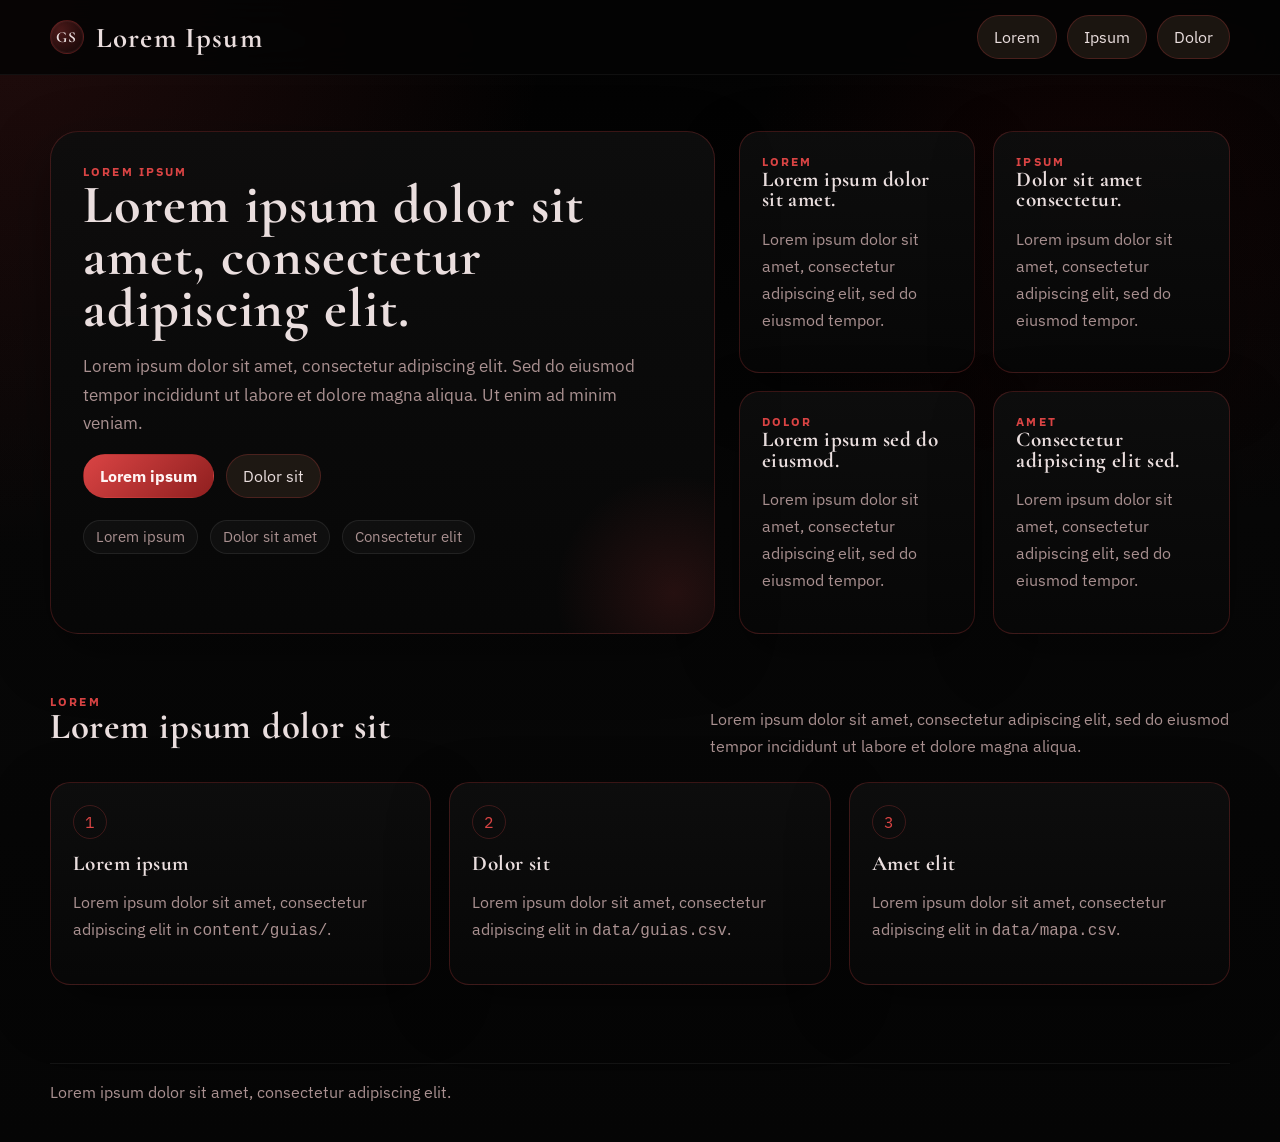
==== commit 44bcda67: "New" ====
--- a/index.html
+++ b/index.html
@@ -3,10 +3,10 @@
 <head>
   <meta charset="utf-8" />
   <meta name="viewport" content="width=device-width, initial-scale=1" />
-  <title>Gran Siniestra | Atlas de campaña</title>
+  <title>Lorem Ipsum | Dolor Sit</title>
   <meta
     name="description"
-    content="Archivo de localizaciones, facciones y rutas de la campaña Gran Siniestra."
+    content="Lorem ipsum dolor sit amet, consectetur adipiscing elit."
   />
   <link rel="stylesheet" href="./assets/styles.css" />
 </head>
@@ -15,12 +15,12 @@
     <div class="container inner">
       <a class="brand" href="./index.html">
         <span class="brand-mark">GS</span>
-        <span>Gran Siniestra</span>
+        <span>Lorem Ipsum</span>
       </a>
       <nav class="nav">
-        <a href="./guias.html">Archivo</a>
-        <a href="./mapa.html">Mapa</a>
-        <a href="./utilidades/coordenadas.html">Taller</a>
+        <a href="./guias.html">Lorem</a>
+        <a href="./mapa.html">Ipsum</a>
+        <a href="./utilidades/coordenadas.html">Dolor</a>
       </nav>
     </div>
   </header>
@@ -29,55 +29,50 @@
     <section class="hero">
       <div class="container hero-grid">
         <div class="hero-panel">
-          <div class="eyebrow">Atlas de campaña</div>
-          <h1>Un mundo en ruinas, ordenado como un cuaderno de mesa.</h1>
+          <div class="eyebrow">Lorem ipsum</div>
+          <h1>Lorem ipsum dolor sit amet, consectetur adipiscing elit.</h1>
           <p class="lede muted">
-            Gran Siniestra reúne lugares, alianzas y rumores en un archivo ligero. Todo el
-            contenido se puede ampliar sin depender de paneles externos ni de una herramienta
-            que acabe estorbando en mitad de la partida.
+            Lorem ipsum dolor sit amet, consectetur adipiscing elit. Sed do eiusmod tempor
+            incididunt ut labore et dolore magna aliqua. Ut enim ad minim veniam.
           </p>
           <div class="actions">
-            <a class="button button-primary" href="./guias.html">Entrar al archivo</a>
-            <a class="button" href="./mapa.html">Recorrer el mapa</a>
+            <a class="button button-primary" href="./guias.html">Lorem ipsum</a>
+            <a class="button" href="./mapa.html">Dolor sit</a>
           </div>
           <div class="hero-meta">
-            <span>Guias en Markdown</span>
-            <span>Mapa enlazado por coordenadas</span>
-            <span>Publicacion estatica</span>
+            <span>Lorem ipsum</span>
+            <span>Dolor sit amet</span>
+            <span>Consectetur elit</span>
           </div>
         </div>
 
         <div class="cards">
           <article class="card">
-            <div class="section-tag">Lugares</div>
-            <h3>La informacion esta pensada para consultarse rapido.</h3>
+            <div class="section-tag">Lorem</div>
+            <h3>Lorem ipsum dolor sit amet.</h3>
             <p class="muted">
-              Cada entrada mantiene titulo, tono y resumen para que un director pueda encontrar
-              el dato importante sin pelearse con el formato.
+              Lorem ipsum dolor sit amet, consectetur adipiscing elit, sed do eiusmod tempor.
             </p>
           </article>
           <article class="card">
-            <div class="section-tag">Mapa</div>
-            <h3>Los puntos del mundo y las guias comparten el mismo hilo.</h3>
+            <div class="section-tag">Ipsum</div>
+            <h3>Dolor sit amet consectetur.</h3>
             <p class="muted">
-              El mapa no es un adorno: cada marca lleva a su ficha y sirve como puerta de entrada
-              al contenido de mesa.
+              Lorem ipsum dolor sit amet, consectetur adipiscing elit, sed do eiusmod tempor.
             </p>
           </article>
           <article class="card">
-            <div class="section-tag">Edicion</div>
-            <h3>El mantenimiento sigue siendo directo.</h3>
+            <div class="section-tag">Dolor</div>
+            <h3>Lorem ipsum sed do eiusmod.</h3>
             <p class="muted">
-              Se puede ampliar una region, mover un enclave o abrir una faccion nueva tocando solo
-              los archivos que de verdad importan.
+              Lorem ipsum dolor sit amet, consectetur adipiscing elit, sed do eiusmod tempor.
             </p>
           </article>
           <article class="card">
-            <div class="section-tag">Uso</div>
-            <h3>No hay friccion innecesaria entre idea y publicacion.</h3>
+            <div class="section-tag">Amet</div>
+            <h3>Consectetur adipiscing elit sed.</h3>
             <p class="muted">
-              El proyecto conserva una estructura simple para trabajar rapido, pero con un acabado
-              visual menos generico y mas propio.
+              Lorem ipsum dolor sit amet, consectetur adipiscing elit, sed do eiusmod tempor.
             </p>
           </article>
         </div>
@@ -88,38 +83,35 @@
       <div class="container">
         <div class="section-head">
           <div>
-            <div class="section-tag">Recorrido</div>
-            <h2>Como crece el atlas</h2>
+            <div class="section-tag">Lorem</div>
+            <h2>Lorem ipsum dolor sit</h2>
           </div>
           <p class="muted">
-            El flujo sigue siendo sobrio: escribir, indexar y colocar en el mundo. Sin paneles
-            accesorios ni capas opacas entre el texto y la publicacion.
+            Lorem ipsum dolor sit amet, consectetur adipiscing elit, sed do eiusmod tempor
+            incididunt ut labore et dolore magna aliqua.
           </p>
         </div>
 
         <div class="grid-3">
           <article class="card">
             <div class="card-number">1</div>
-            <h3>Escribe la entrada</h3>
+            <h3>Lorem ipsum</h3>
             <p class="muted">
-              Cada guia vive en <code>content/guias/</code>. El contenido se puede trabajar con
-              calma y versionar como cualquier otro documento del proyecto.
+              Lorem ipsum dolor sit amet, consectetur adipiscing elit in <code>content/guias/</code>.
             </p>
           </article>
           <article class="card">
             <div class="card-number">2</div>
-            <h3>Anotala en el archivo</h3>
+            <h3>Dolor sit</h3>
             <p class="muted">
-              <code>data/guias.csv</code> define el listado publico y el resumen con el que cada
-              pieza se presenta dentro del atlas.
+              Lorem ipsum dolor sit amet, consectetur adipiscing elit in <code>data/guias.csv</code>.
             </p>
           </article>
           <article class="card">
             <div class="card-number">3</div>
-            <h3>Ubicala en el territorio</h3>
+            <h3>Amet elit</h3>
             <p class="muted">
-              Si la entrada debe aparecer en el mapa, basta con darle coordenadas en
-              <code>data/mapa.csv</code> usando la utilidad incluida.
+              Lorem ipsum dolor sit amet, consectetur adipiscing elit in <code>data/mapa.csv</code>.
             </p>
           </article>
         </div>
@@ -128,7 +120,7 @@
   </main>
 
   <footer>
-    <div class="container">Gran Siniestra funciona como un atlas estatico: claro, editable y listo para mesa.</div>
+    <div class="container">Lorem ipsum dolor sit amet, consectetur adipiscing elit.</div>
   </footer>
 </body>
 </html>
--- a/assets/styles.css
+++ b/assets/styles.css
@@ -1,16 +1,16 @@
 @import url('https://fonts.googleapis.com/css2?family=Cormorant+Garamond:wght@500;600;700&family=IBM+Plex+Sans:wght@400;500;600;700&display=swap');
 
 :root {
-  --bg: #120f0d;
-  --bg-soft: #1a1511;
-  --panel: rgba(34, 26, 21, 0.9);
-  --panel-strong: rgba(26, 20, 16, 0.96);
-  --panel-light: rgba(58, 45, 36, 0.44);
-  --text: #efe3d2;
-  --muted: #c4b29c;
-  --accent: #d6a96e;
-  --accent-strong: #f0c48a;
-  --border: rgba(214, 169, 110, 0.22);
+  --bg: #050505;
+  --bg-soft: #0b0b0b;
+  --panel: rgba(14, 14, 14, 0.92);
+  --panel-strong: rgba(7, 7, 7, 0.98);
+  --panel-light: rgba(72, 14, 14, 0.32);
+  --text: #eadede;
+  --muted: #aa9191;
+  --accent: #8f1f1f;
+  --accent-strong: #da4444;
+  --border: rgba(218, 68, 68, 0.24);
   --shadow: 0 20px 60px rgba(0, 0, 0, 0.35);
   --radius-xl: 28px;
   --radius-lg: 20px;
@@ -31,9 +31,9 @@
   color: var(--text);
   font-family: "IBM Plex Sans", system-ui, sans-serif;
   background:
-    radial-gradient(circle at top left, rgba(214, 169, 110, 0.09), transparent 34%),
-    radial-gradient(circle at 85% 18%, rgba(255, 219, 174, 0.08), transparent 24%),
-    linear-gradient(180deg, #0d0b09 0%, #14100d 45%, #110e0b 100%);
+    radial-gradient(circle at top left, rgba(218, 68, 68, 0.14), transparent 32%),
+    radial-gradient(circle at 85% 18%, rgba(120, 12, 12, 0.12), transparent 24%),
+    linear-gradient(180deg, #020202 0%, #070707 45%, #050505 100%);
   min-height: 100vh;
 }
 
@@ -70,11 +70,328 @@
   margin-inline: auto;
 }
 
+.guide-shell {
+  min-height: 100vh;
+  display: grid;
+  grid-template-columns: 300px minmax(0, 1fr);
+}
+
+.guide-shell.loading {
+  opacity: 0.98;
+}
+
+.guide-sidebar {
+  position: relative;
+  background:
+    linear-gradient(180deg, rgba(2, 2, 2, 0.99), rgba(8, 8, 8, 0.99)),
+    #020202;
+  border-right: 1px solid rgba(255, 255, 255, 0.05);
+}
+
+.guide-sidebar::after {
+  content: "";
+  position: absolute;
+  inset: 0;
+  pointer-events: none;
+  background:
+    linear-gradient(180deg, rgba(218, 68, 68, 0.08), transparent 16%),
+    linear-gradient(90deg, rgba(255, 255, 255, 0.015) 1px, transparent 1px);
+  background-size: auto, 36px 36px;
+  opacity: 0.45;
+}
+
+.guide-sidebar-inner {
+  position: sticky;
+  top: 0;
+  height: 100vh;
+  overflow-y: auto;
+  padding: 26px 24px 34px;
+}
+
+.guide-sidebar-top {
+  margin-bottom: 28px;
+}
+
+.guide-brand {
+  display: inline-flex;
+  align-items: center;
+  gap: 10px;
+  color: #f1e4e4;
+  text-decoration: none;
+  font-family: "Cormorant Garamond", Georgia, serif;
+  font-size: 1.62rem;
+  font-weight: 700;
+  letter-spacing: 0.04em;
+}
+
+.guide-brand-mark {
+  width: 36px;
+  height: 36px;
+  display: inline-grid;
+  place-items: center;
+  border: 1px solid rgba(218, 68, 68, 0.45);
+  border-radius: 50%;
+  color: #da4444;
+  font-size: 0.86rem;
+  box-shadow: inset 0 0 24px rgba(218, 68, 68, 0.12);
+}
+
+.guide-mini-link {
+  display: inline-flex;
+  margin-top: 16px;
+  color: #ab9494;
+  text-decoration: none;
+  text-transform: uppercase;
+  letter-spacing: 0.16em;
+  font-size: 0.72rem;
+}
+
+.guide-sidebar-nav {
+  display: grid;
+  gap: 26px;
+  position: relative;
+  z-index: 1;
+}
+
+.guide-nav-group h2 {
+  margin: 0 0 14px;
+  color: #da4444;
+  font-family: "Cormorant Garamond", Georgia, serif;
+  font-size: 1.45rem;
+  line-height: 1;
+  letter-spacing: 0.06em;
+}
+
+.guide-nav-group ul {
+  list-style: none;
+  margin: 0;
+  padding: 0 0 0 4px;
+  display: grid;
+  gap: 8px;
+}
+
+.guide-nav-group a {
+  display: inline-flex;
+  align-items: center;
+  gap: 10px;
+  text-decoration: none;
+  color: #baa7a7;
+  text-transform: uppercase;
+  letter-spacing: 0.18em;
+  font-size: 0.72rem;
+  line-height: 1.5;
+}
+
+.guide-nav-group a::before {
+  content: "—";
+  color: #7b746c;
+}
+
+.guide-nav-group a.is-active,
+.guide-nav-group a:hover,
+.guide-nav-group a:focus-visible {
+  color: #fff0f0;
+  outline: none;
+}
+
+.guide-nav-group a.is-active::before,
+.guide-nav-group a:hover::before,
+.guide-nav-group a:focus-visible::before {
+  color: #da4444;
+}
+
+.guide-stage {
+  min-width: 0;
+  padding: 20px 38px 36px;
+}
+
+.guide-stage-head {
+  display: flex;
+  justify-content: space-between;
+  align-items: center;
+  gap: 18px;
+  margin-bottom: 26px;
+}
+
+.guide-back-link,
+.guide-stage-links a {
+  color: #aa9494;
+  text-decoration: none;
+  text-transform: uppercase;
+  letter-spacing: 0.16em;
+  font-size: 0.72rem;
+}
+
+.guide-stage-links {
+  display: flex;
+  flex-wrap: wrap;
+  gap: 18px;
+}
+
+.guide-stage-body {
+  min-width: 0;
+}
+
+.guide-paper {
+  min-height: calc(100vh - 120px);
+  background: rgba(3, 3, 3, 0.92);
+  border: 1px solid rgba(255, 255, 255, 0.05);
+  border-radius: 0;
+  box-shadow: none;
+  padding: 42px 44px 48px;
+}
+
+.guide-index-paper {
+  max-width: 1120px;
+}
+
+.guide-paper-head {
+  margin-bottom: 30px;
+}
+
+.guide-kicker {
+  margin-bottom: 14px;
+  color: #da4444;
+  text-transform: uppercase;
+  letter-spacing: 0.22em;
+  font-size: 0.74rem;
+}
+
+.guide-paper h1 {
+  margin-bottom: 12px;
+  font-size: clamp(2rem, 4vw, 3rem);
+  line-height: 1.02;
+}
+
+.guide-paper-head p {
+  max-width: 68ch;
+  margin: 0;
+  color: #b19a9a;
+}
+
+.guide-section-tabs {
+  display: flex;
+  flex-wrap: wrap;
+  gap: 28px;
+  margin-bottom: 18px;
+}
+
+.guide-section-tabs a,
+.guide-section-tabs span {
+  color: #c1aeae;
+  text-decoration: none;
+  text-transform: uppercase;
+  letter-spacing: 0.16em;
+  font-size: 0.82rem;
+}
+
+.guide-section-tabs a:hover,
+.guide-section-tabs a:focus-visible {
+  color: #fff0f0;
+  outline: none;
+}
+
+.guide-paper-divider {
+  height: 1px;
+  margin-bottom: 34px;
+  background: linear-gradient(90deg, rgba(218, 68, 68, 0.42), rgba(255, 255, 255, 0.02));
+}
+
+.guide-body {
+  max-width: 86ch;
+}
+
+.guide-body h2 {
+  margin-top: 2.6rem;
+  color: #eedcdc;
+  font-size: clamp(1.35rem, 2.4vw, 1.9rem);
+  scroll-margin-top: 24px;
+}
+
+.guide-body h3 {
+  color: #dfc9c9;
+  font-size: clamp(1.08rem, 1.8vw, 1.32rem);
+}
+
+.guide-body p,
+.guide-body li {
+  color: #b9a8a8;
+}
+
+.guide-body ul {
+  padding-left: 18px;
+}
+
+.guide-toolbar {
+  display: flex;
+  flex-wrap: wrap;
+  gap: 14px;
+  align-items: center;
+  margin-bottom: 26px;
+}
+
+.guide-results-meta {
+  color: #a69292;
+  text-transform: uppercase;
+  letter-spacing: 0.16em;
+  font-size: 0.72rem;
+}
+
+.guide-index-list {
+  display: grid;
+  gap: 10px;
+}
+
+.guide-index-row {
+  display: grid;
+  grid-template-columns: minmax(130px, 180px) minmax(200px, 280px) minmax(0, 1fr);
+  gap: 18px;
+  align-items: start;
+  padding: 18px 0;
+  border-top: 1px solid rgba(255, 255, 255, 0.08);
+  text-decoration: none;
+}
+
+.guide-index-row:last-child {
+  border-bottom: 1px solid rgba(255, 255, 255, 0.08);
+}
+
+.guide-index-row span,
+.guide-index-row strong,
+.guide-index-row p {
+  margin: 0;
+}
+
+.guide-index-row span {
+  color: #da4444;
+  text-transform: uppercase;
+  letter-spacing: 0.18em;
+  font-size: 0.7rem;
+}
+
+.guide-index-row strong {
+  color: #f3e6e6;
+  font-family: "Cormorant Garamond", Georgia, serif;
+  font-size: 1.34rem;
+  font-weight: 600;
+}
+
+.guide-index-row p {
+  color: #a99696;
+  line-height: 1.75;
+}
+
+.guide-index-row:hover strong,
+.guide-index-row:focus-visible strong {
+  color: #ffffff;
+  outline: none;
+}
+
 .topbar {
   position: sticky;
   top: 0;
   z-index: 30;
-  background: rgba(13, 11, 9, 0.8);
+  background: rgba(4, 4, 4, 0.86);
   backdrop-filter: blur(16px);
   border-bottom: 1px solid rgba(255, 255, 255, 0.05);
 }
@@ -105,7 +422,7 @@
   border-radius: 50%;
   display: inline-grid;
   place-items: center;
-  background: radial-gradient(circle at 30% 30%, rgba(240, 196, 138, 0.28), rgba(214, 169, 110, 0.06));
+  background: radial-gradient(circle at 30% 30%, rgba(218, 68, 68, 0.32), rgba(143, 31, 31, 0.08));
   box-shadow: inset 0 0 0 1px rgba(255, 255, 255, 0.04);
   font-size: 0.95rem;
 }
@@ -144,14 +461,14 @@
 .marker:hover,
 .marker:focus-visible {
   transform: translateY(-1px);
-  border-color: rgba(240, 196, 138, 0.62);
-  background: rgba(76, 57, 42, 0.72);
+  border-color: rgba(218, 68, 68, 0.62);
+  background: rgba(58, 18, 18, 0.72);
   outline: none;
 }
 
 .button-primary {
-  background: linear-gradient(135deg, #f0c48a 0%, #c89558 100%);
-  color: #20160f;
+  background: linear-gradient(135deg, #da4444 0%, #8f1f1f 100%);
+  color: #fff4f4;
   border-color: transparent;
   font-weight: 700;
 }
@@ -193,7 +510,7 @@
   width: 240px;
   height: 240px;
   border-radius: 50%;
-  background: radial-gradient(circle, rgba(240, 196, 138, 0.12), transparent 70%);
+  background: radial-gradient(circle, rgba(218, 68, 68, 0.14), transparent 70%);
 }
 
 .eyebrow,
@@ -215,15 +532,15 @@
 }
 
 h1 {
-  font-size: clamp(3rem, 8vw, 5.8rem);
+  font-size: clamp(2.2rem, 5vw, 3.4rem);
 }
 
 h2 {
-  font-size: clamp(2rem, 4.5vw, 3.25rem);
+  font-size: clamp(1.6rem, 3vw, 2.3rem);
 }
 
 h3 {
-  font-size: 1.55rem;
+  font-size: clamp(1.08rem, 1.8vw, 1.32rem);
 }
 
 p,
@@ -501,8 +818,8 @@
   height: 18px;
   border-radius: 50%;
   border: 2px solid #20160f;
-  background: radial-gradient(circle at 35% 35%, #ffe0ae, #cd9354 72%);
-  box-shadow: 0 0 0 7px rgba(214, 169, 110, 0.18);
+  background: radial-gradient(circle at 35% 35%, #ff7d7d, #8f1f1f 72%);
+  box-shadow: 0 0 0 7px rgba(218, 68, 68, 0.16);
   text-decoration: none;
   transition: transform 0.16s ease, box-shadow 0.16s ease;
 }
@@ -558,8 +875,8 @@
   width: 10px;
   height: 10px;
   border-radius: 50%;
-  background: #d6a96e;
-  box-shadow: 0 0 0 4px rgba(214, 169, 110, 0.14);
+  background: #da4444;
+  box-shadow: 0 0 0 4px rgba(218, 68, 68, 0.14);
 }
 
 .helper-grid {
@@ -617,6 +934,40 @@
 }
 
 @media (max-width: 960px) {
+  .guide-shell {
+    grid-template-columns: 1fr;
+  }
+
+  .guide-sidebar {
+    border-right: 0;
+    border-bottom: 1px solid rgba(255, 255, 255, 0.05);
+  }
+
+  .guide-sidebar-inner {
+    position: static;
+    height: auto;
+    overflow: visible;
+  }
+
+  .guide-stage {
+    padding: 18px 20px 32px;
+  }
+
+  .guide-stage-head {
+    flex-direction: column;
+    align-items: flex-start;
+  }
+
+  .guide-paper {
+    min-height: auto;
+    padding: 26px 22px 30px;
+  }
+
+  .guide-index-row {
+    grid-template-columns: 1fr;
+    gap: 8px;
+  }
+
   .hero-grid,
   .cards,
   .grid-3,
@@ -636,6 +987,18 @@
 @media (max-width: 640px) {
   h1 {
     font-size: clamp(2.5rem, 14vw, 4rem);
+  }
+
+  .guide-brand {
+    font-size: 1.48rem;
+  }
+
+  .guide-nav-group h2 {
+    font-size: 1.24rem;
+  }
+
+  .guide-section-tabs {
+    gap: 16px;
   }
 
   .hero-panel,
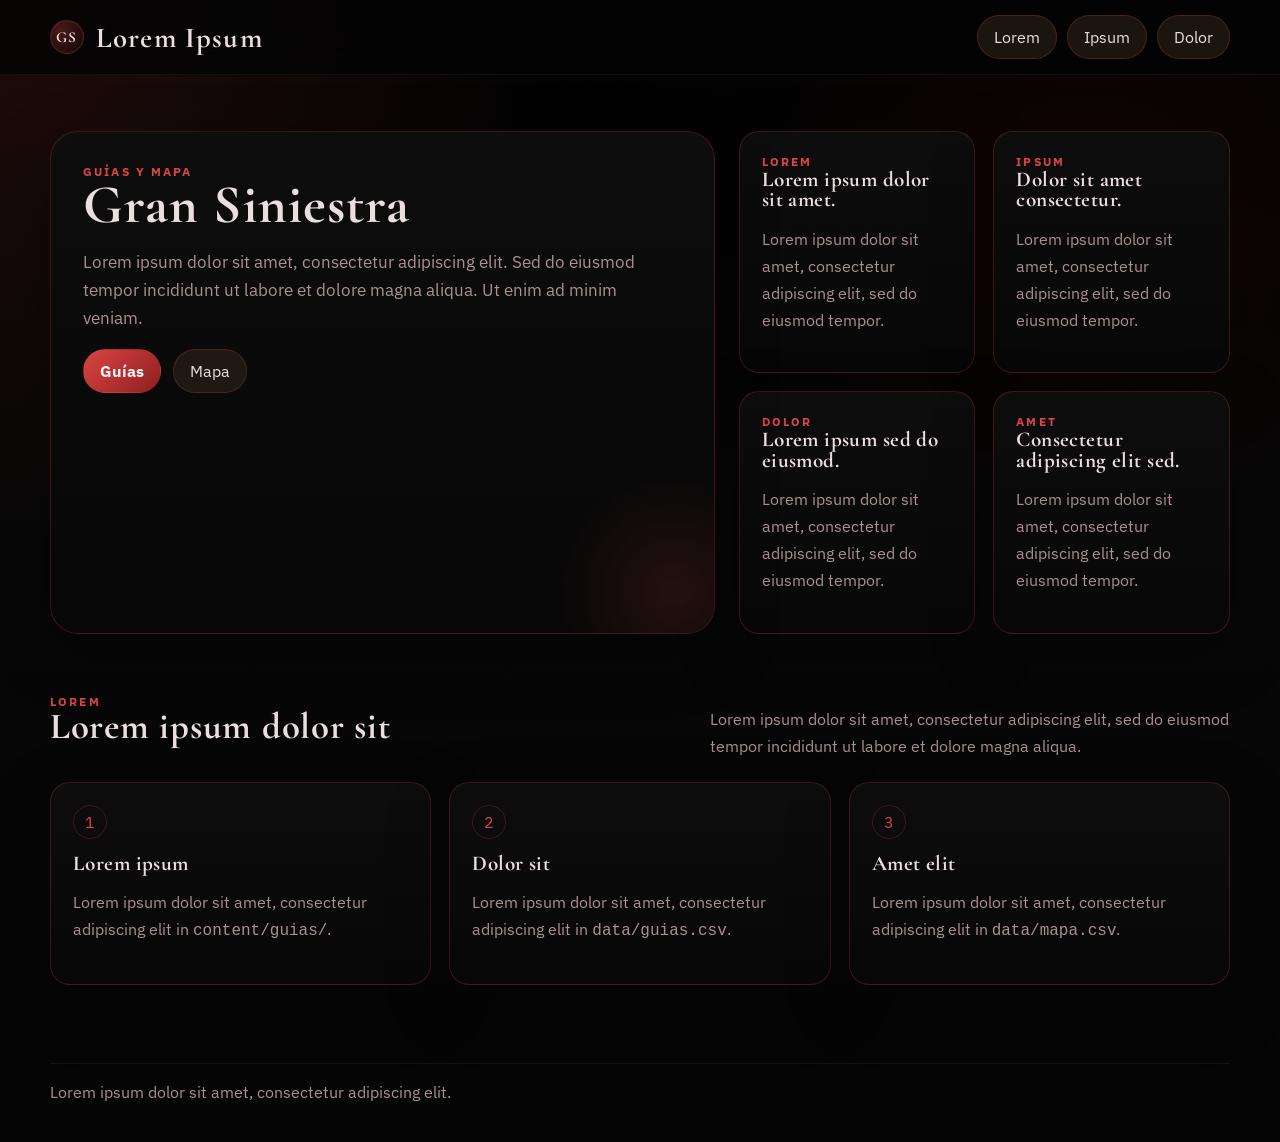
==== commit 0dcfdc16: "Minor changes at index.html" ====
--- a/index.html
+++ b/index.html
@@ -8,7 +8,7 @@
     name="description"
     content="Lorem ipsum dolor sit amet, consectetur adipiscing elit."
   />
-  <link rel="stylesheet" href="./assets/styles.css" />
+  <link rel="stylesheet" href="./assets/styles/main.css" />
 </head>
 <body>
   <header class="topbar">
@@ -29,20 +29,15 @@
     <section class="hero">
       <div class="container hero-grid">
         <div class="hero-panel">
-          <div class="eyebrow">Lorem ipsum</div>
-          <h1>Lorem ipsum dolor sit amet, consectetur adipiscing elit.</h1>
+          <div class="eyebrow">Guías y mapa</div>
+          <h1>Gran Siniestra</h1>
           <p class="lede muted">
             Lorem ipsum dolor sit amet, consectetur adipiscing elit. Sed do eiusmod tempor
             incididunt ut labore et dolore magna aliqua. Ut enim ad minim veniam.
           </p>
           <div class="actions">
-            <a class="button button-primary" href="./guias.html">Lorem ipsum</a>
-            <a class="button" href="./mapa.html">Dolor sit</a>
-          </div>
-          <div class="hero-meta">
-            <span>Lorem ipsum</span>
-            <span>Dolor sit amet</span>
-            <span>Consectetur elit</span>
+            <a class="button button-primary" href="./guias.html">Guías</a>
+            <a class="button" href="./mapa.html">Mapa</a>
           </div>
         </div>
 
--- a/assets/styles/main.css
+++ b/assets/styles/main.css
@@ -0,0 +1,17 @@
+@import url("https://fonts.googleapis.com/css2?family=Cormorant+Garamond:wght@500;600;700&family=IBM+Plex+Sans:wght@400;500;600;700&display=swap");
+
+@import url("./tokens/theme.css");
+@import url("./base/reset.css");
+@import url("./base/typography.css");
+@import url("./layout/container.css");
+@import url("./layout/topbar.css");
+@import url("./layout/guide-shell.css");
+@import url("./components/buttons.css");
+@import url("./components/cards.css");
+@import url("./components/forms.css");
+@import url("./components/map.css");
+@import url("./components/content.css");
+@import url("./pages/home.css");
+@import url("./pages/guides.css");
+@import url("./pages/utilities.css");
+@import url("./utilities/responsive.css");
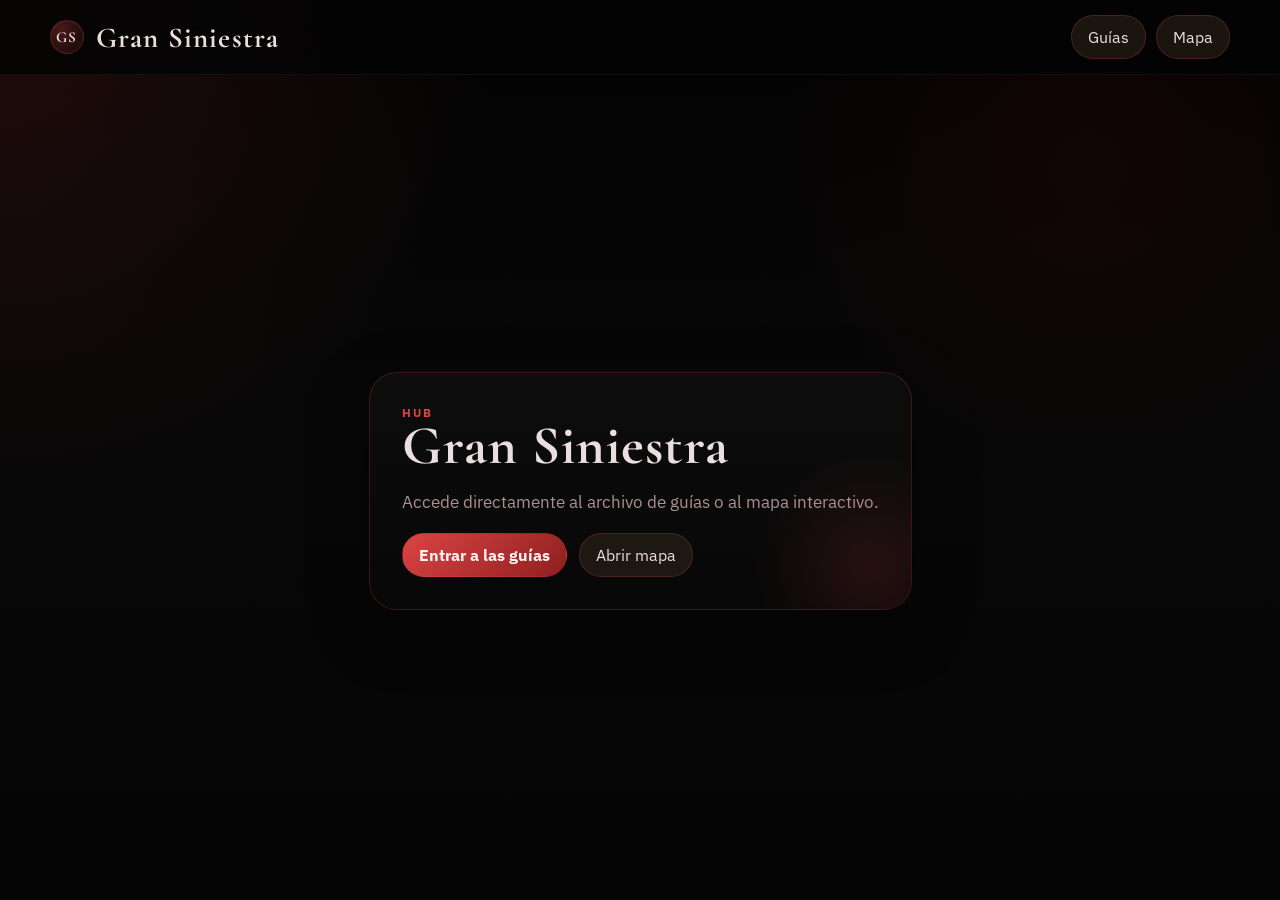
==== commit 60f538ec: "New guides" ====
--- a/index.html
+++ b/index.html
@@ -3,10 +3,10 @@
 <head>
   <meta charset="utf-8" />
   <meta name="viewport" content="width=device-width, initial-scale=1" />
-  <title>Lorem Ipsum | Dolor Sit</title>
+  <title>Gran Siniestra</title>
   <meta
     name="description"
-    content="Lorem ipsum dolor sit amet, consectetur adipiscing elit."
+    content="Hub principal para entrar a las guías o al mapa de Gran Siniestra."
   />
   <link rel="stylesheet" href="./assets/styles/main.css" />
 </head>
@@ -15,107 +15,31 @@
     <div class="container inner">
       <a class="brand" href="./index.html">
         <span class="brand-mark">GS</span>
-        <span>Lorem Ipsum</span>
+        <span>Gran Siniestra</span>
       </a>
       <nav class="nav">
-        <a href="./guias.html">Lorem</a>
-        <a href="./mapa.html">Ipsum</a>
-        <a href="./utilidades/coordenadas.html">Dolor</a>
+        <a href="./guias.html">Guías</a>
+        <a href="./mapa.html">Mapa</a>
       </nav>
     </div>
   </header>
 
   <main>
-    <section class="hero">
-      <div class="container hero-grid">
+    <section class="hero hero-hub">
+      <div class="container hero-hub-inner">
         <div class="hero-panel">
-          <div class="eyebrow">Guías y mapa</div>
+          <div class="eyebrow">Hub</div>
           <h1>Gran Siniestra</h1>
           <p class="lede muted">
-            Lorem ipsum dolor sit amet, consectetur adipiscing elit. Sed do eiusmod tempor
-            incididunt ut labore et dolore magna aliqua. Ut enim ad minim veniam.
+            Accede directamente al archivo de guías o al mapa interactivo.
           </p>
           <div class="actions">
-            <a class="button button-primary" href="./guias.html">Guías</a>
-            <a class="button" href="./mapa.html">Mapa</a>
+            <a class="button button-primary" href="./guias.html">Entrar a las guías</a>
+            <a class="button" href="./mapa.html">Abrir mapa</a>
           </div>
-        </div>
-
-        <div class="cards">
-          <article class="card">
-            <div class="section-tag">Lorem</div>
-            <h3>Lorem ipsum dolor sit amet.</h3>
-            <p class="muted">
-              Lorem ipsum dolor sit amet, consectetur adipiscing elit, sed do eiusmod tempor.
-            </p>
-          </article>
-          <article class="card">
-            <div class="section-tag">Ipsum</div>
-            <h3>Dolor sit amet consectetur.</h3>
-            <p class="muted">
-              Lorem ipsum dolor sit amet, consectetur adipiscing elit, sed do eiusmod tempor.
-            </p>
-          </article>
-          <article class="card">
-            <div class="section-tag">Dolor</div>
-            <h3>Lorem ipsum sed do eiusmod.</h3>
-            <p class="muted">
-              Lorem ipsum dolor sit amet, consectetur adipiscing elit, sed do eiusmod tempor.
-            </p>
-          </article>
-          <article class="card">
-            <div class="section-tag">Amet</div>
-            <h3>Consectetur adipiscing elit sed.</h3>
-            <p class="muted">
-              Lorem ipsum dolor sit amet, consectetur adipiscing elit, sed do eiusmod tempor.
-            </p>
-          </article>
-        </div>
-      </div>
-    </section>
-
-    <section class="page-section">
-      <div class="container">
-        <div class="section-head">
-          <div>
-            <div class="section-tag">Lorem</div>
-            <h2>Lorem ipsum dolor sit</h2>
-          </div>
-          <p class="muted">
-            Lorem ipsum dolor sit amet, consectetur adipiscing elit, sed do eiusmod tempor
-            incididunt ut labore et dolore magna aliqua.
-          </p>
-        </div>
-
-        <div class="grid-3">
-          <article class="card">
-            <div class="card-number">1</div>
-            <h3>Lorem ipsum</h3>
-            <p class="muted">
-              Lorem ipsum dolor sit amet, consectetur adipiscing elit in <code>content/guias/</code>.
-            </p>
-          </article>
-          <article class="card">
-            <div class="card-number">2</div>
-            <h3>Dolor sit</h3>
-            <p class="muted">
-              Lorem ipsum dolor sit amet, consectetur adipiscing elit in <code>data/guias.csv</code>.
-            </p>
-          </article>
-          <article class="card">
-            <div class="card-number">3</div>
-            <h3>Amet elit</h3>
-            <p class="muted">
-              Lorem ipsum dolor sit amet, consectetur adipiscing elit in <code>data/mapa.csv</code>.
-            </p>
-          </article>
         </div>
       </div>
     </section>
   </main>
-
-  <footer>
-    <div class="container">Lorem ipsum dolor sit amet, consectetur adipiscing elit.</div>
-  </footer>
 </body>
 </html>
